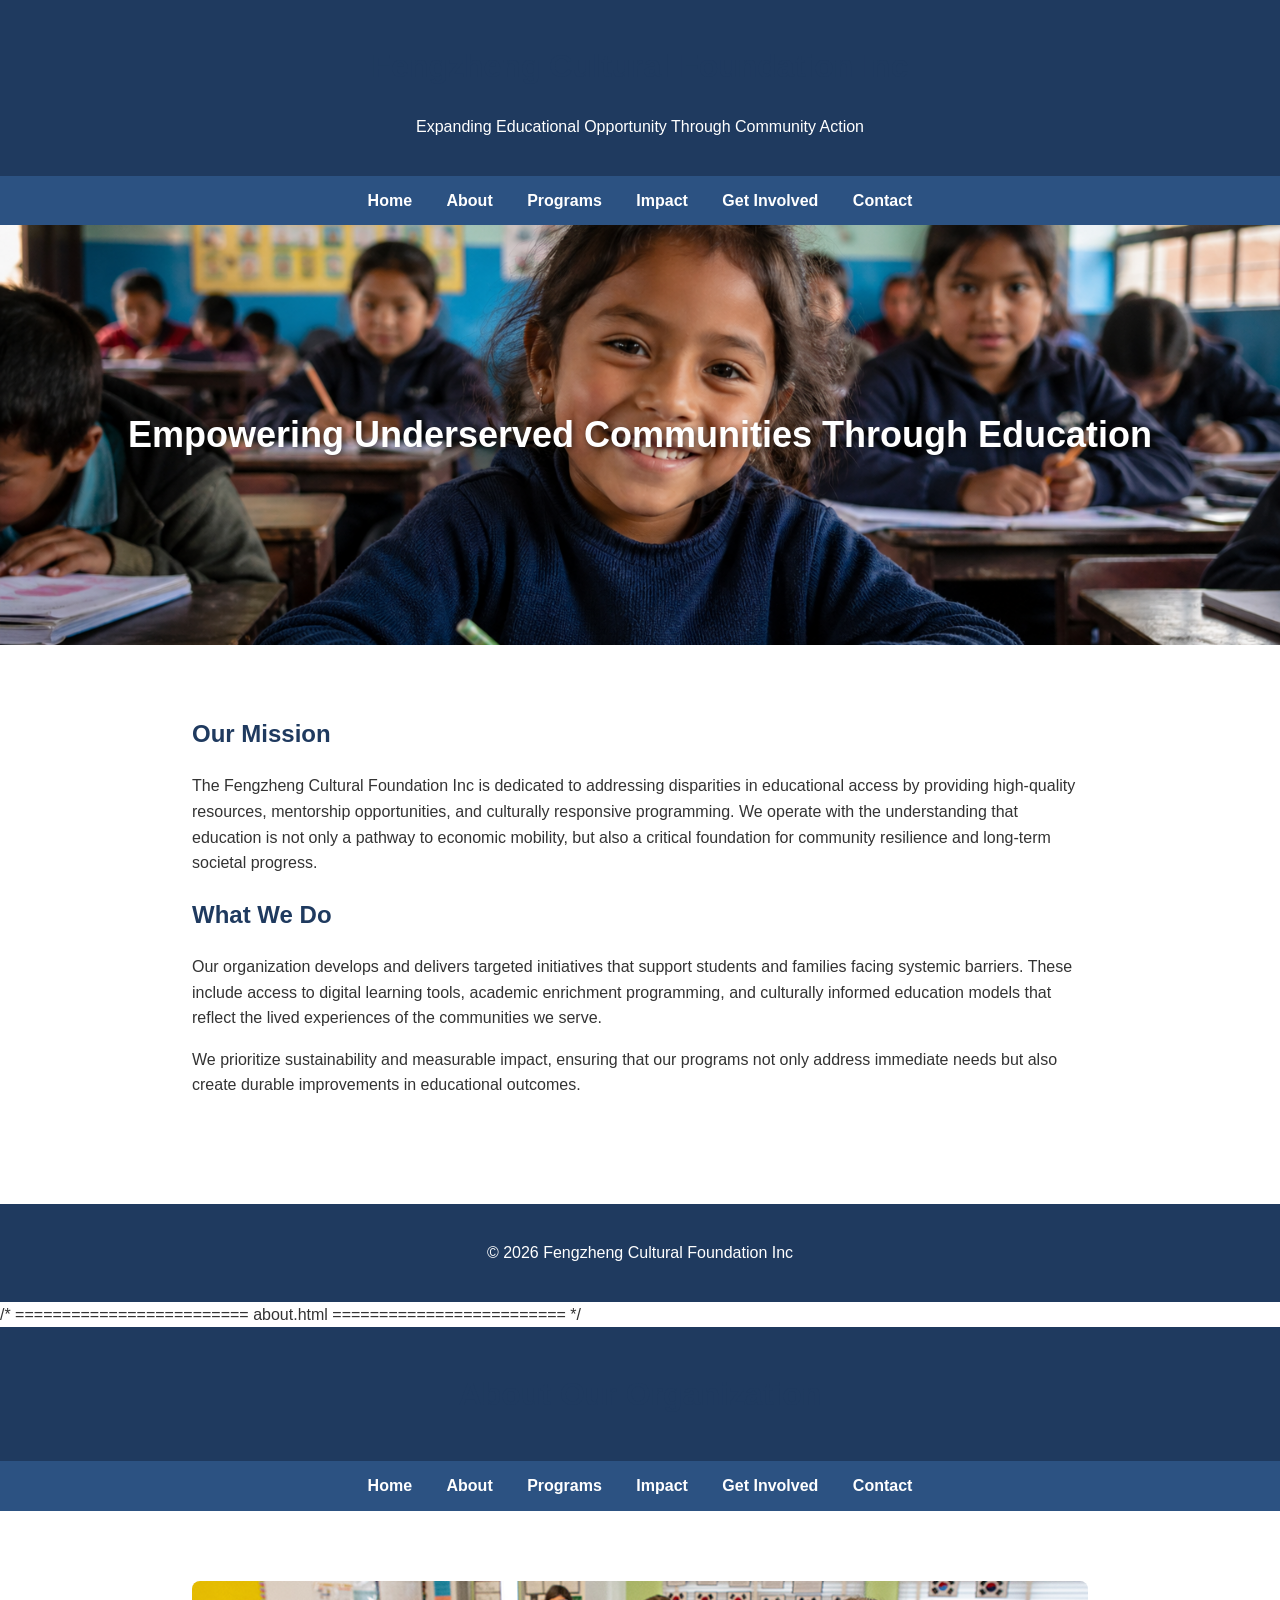
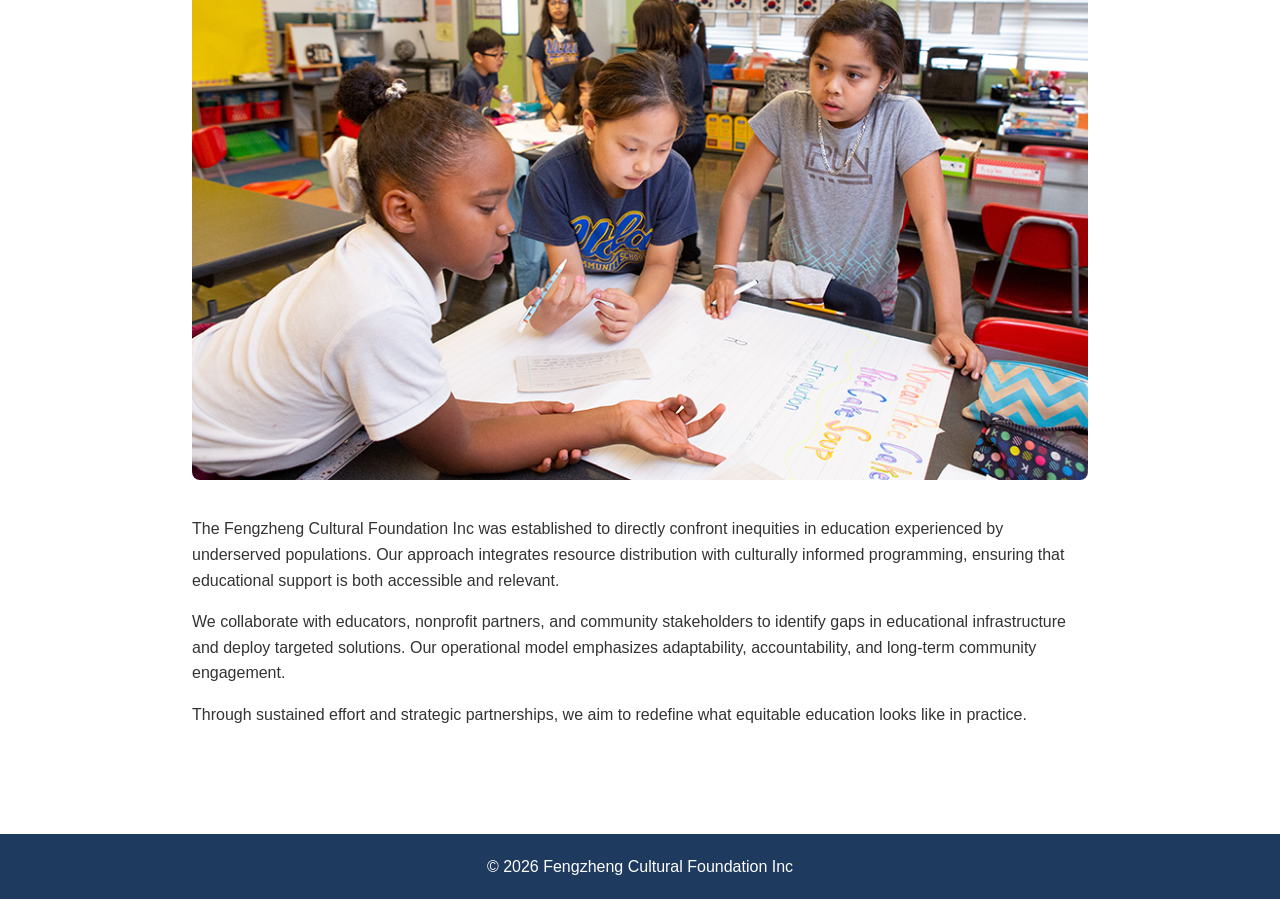
==== index.html @ 8af9f071 "inital commit" ====
<html>
</head>
<body>

<header>
<h1>Fengzheng Cultural Foundation Inc</h1>
<p>Expanding Educational Opportunity Through Community Action</p>
</header>

<nav>
<a href="index.html">Home</a>
<a href="about.html">About</a>
<a href="programs.html">Programs</a>
<a href="impact.html">Impact</a>
<a href="get-involved.html">Get Involved</a>
<a href="contact.html">Contact</a>
</nav>

<div class="hero">Empowering Underserved Communities Through Education</div>

<div class="container">
<h2>Our Mission</h2>
<p>The Fengzheng Cultural Foundation Inc is dedicated to addressing disparities in educational access by providing high-quality resources, mentorship opportunities, and culturally responsive programming. We operate with the understanding that education is not only a pathway to economic mobility, but also a critical foundation for community resilience and long-term societal progress.</p>

<h2>What We Do</h2>
<p>Our organization develops and delivers targeted initiatives that support students and families facing systemic barriers. These include access to digital learning tools, academic enrichment programming, and culturally informed education models that reflect the lived experiences of the communities we serve.</p>

<p>We prioritize sustainability and measurable impact, ensuring that our programs not only address immediate needs but also create durable improvements in educational outcomes.</p>
</div>

<footer>
<p>© 2026 Fengzheng Cultural Foundation Inc</p>
</footer>

</body>
</html>

/* =========================
   about.html
========================= */

<!DOCTYPE html>
<html>
<head>
<title>About</title>
<link rel="stylesheet" href="styles.css">
</head>
<body>

<header><h1>About Our Organization</h1></header>

<nav>
<a href="index.html">Home</a>
<a href="about.html">About</a>
<a href="programs.html">Programs</a>
<a href="impact.html">Impact</a>
<a href="get-involved.html">Get Involved</a>
<a href="contact.html">Contact</a>
</nav>

<div class="container">
<img src="images/community.jpg">

<p>The Fengzheng Cultural Foundation Inc was established to directly confront inequities in education experienced by underserved populations. Our approach integrates resource distribution with culturally informed programming, ensuring that educational support is both accessible and relevant.</p>

<p>We collaborate with educators, nonprofit partners, and community stakeholders to identify gaps in educational infrastructure and deploy targeted solutions. Our operational model emphasizes adaptability, accountability, and long-term community engagement.</p>

<p>Through sustained effort and strategic partnerships, we aim to redefine what equitable education looks like in practice.</p>
</div>

<footer>© 2026 Fengzheng Cultural Foundation Inc</footer>

</body>
</html>
---- styles.css ----
body {
  font-family: Arial, sans-serif;
  margin: 0;
  line-height: 1.6;
  color: #333;
}

header {
  background: #1f3a5f;
  color: white;
  padding: 20px;
  text-align: center;
}

nav {
  background: #2c5282;
  padding: 12px;
  text-align: center;
}

nav a {
  color: white;
  margin: 0 15px;
  text-decoration: none;
  font-weight: bold;
}

nav a:hover {
  text-decoration: underline;
}

.hero {
  background: url('images/hero.jpg') center/cover no-repeat;
  height: 420px;
  display: flex;
  align-items: center;
  justify-content: center;
  color: white;
  font-size: 36px;
  font-weight: bold;
  text-shadow: 2px 2px 6px rgba(0,0,0,0.6);
}

.container {
  padding: 50px 15%;
}

h1, h2 {
  color: #1f3a5f;
}

img {
  width: 100%;
  border-radius: 8px;
  margin: 20px 0;
}

footer {
  background: #1f3a5f;
  color: white;
  text-align: center;
  padding: 20px;
  margin-top: 40px;
}
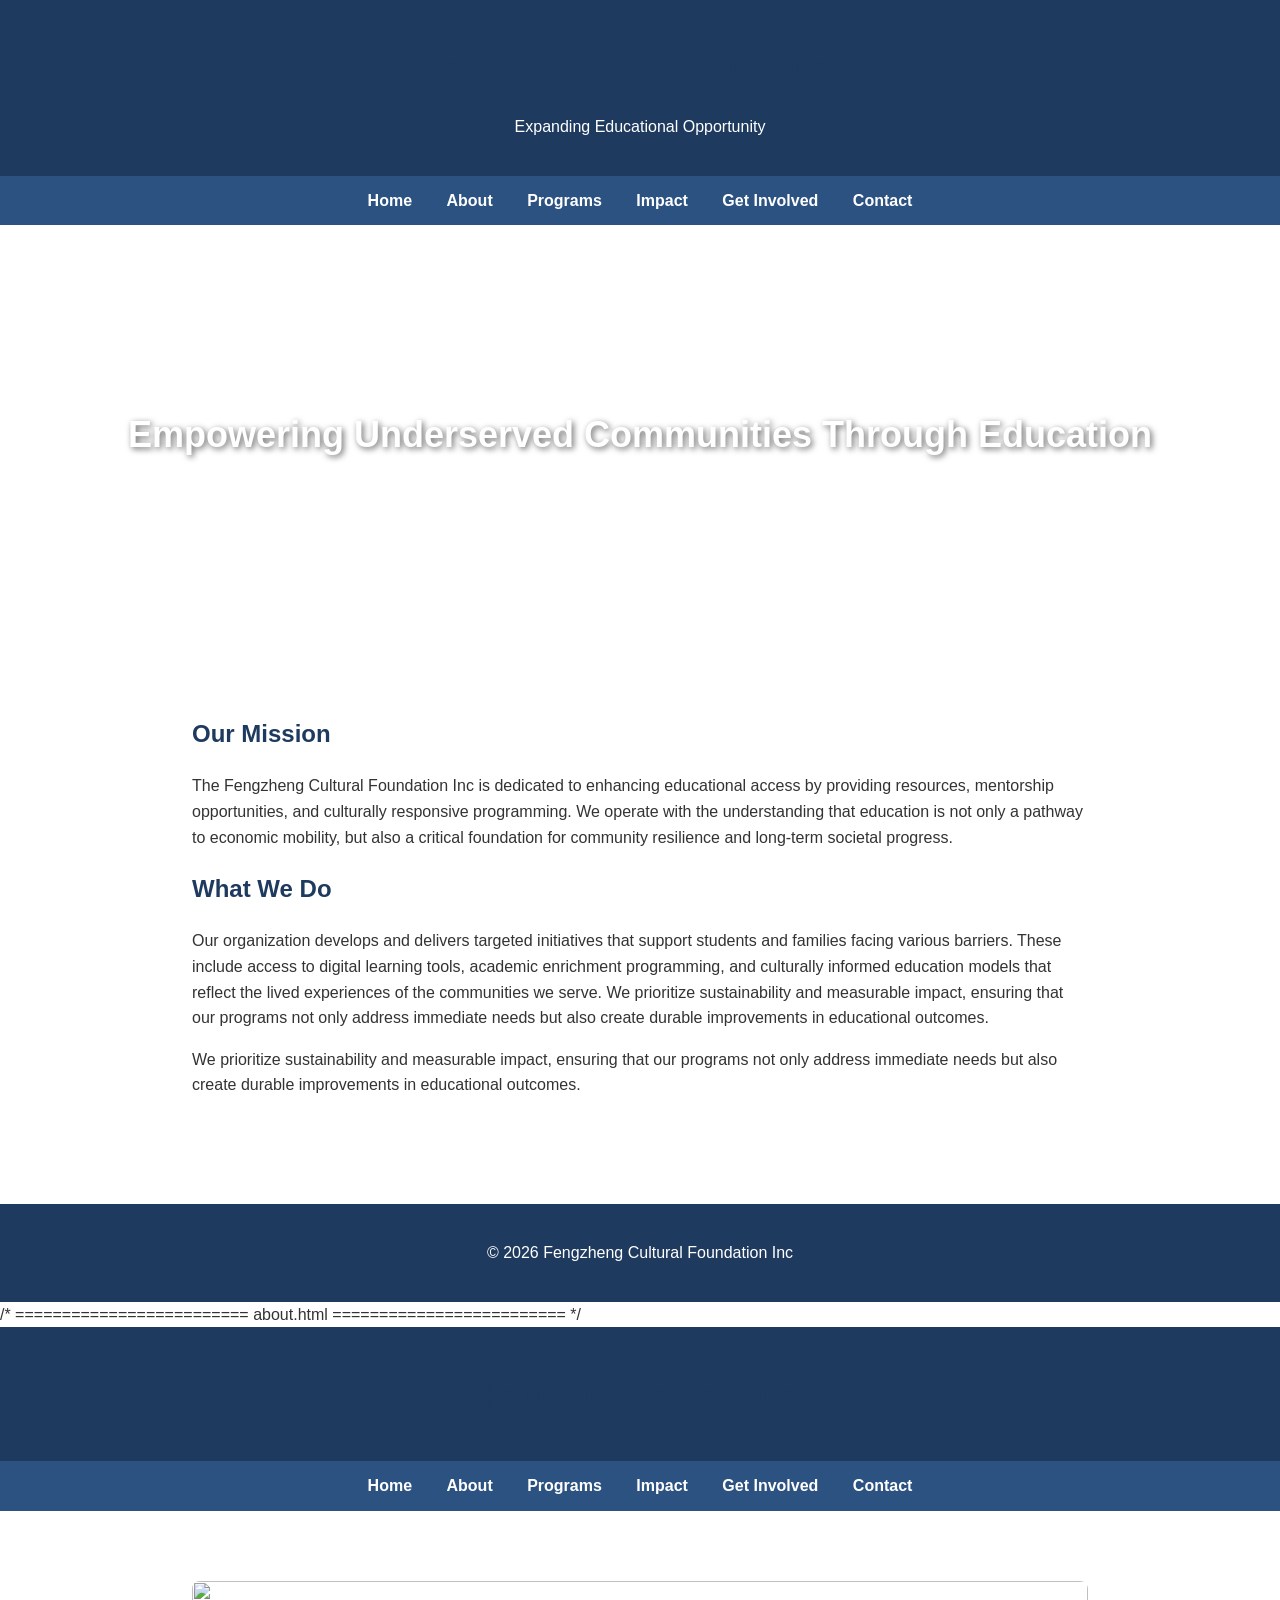
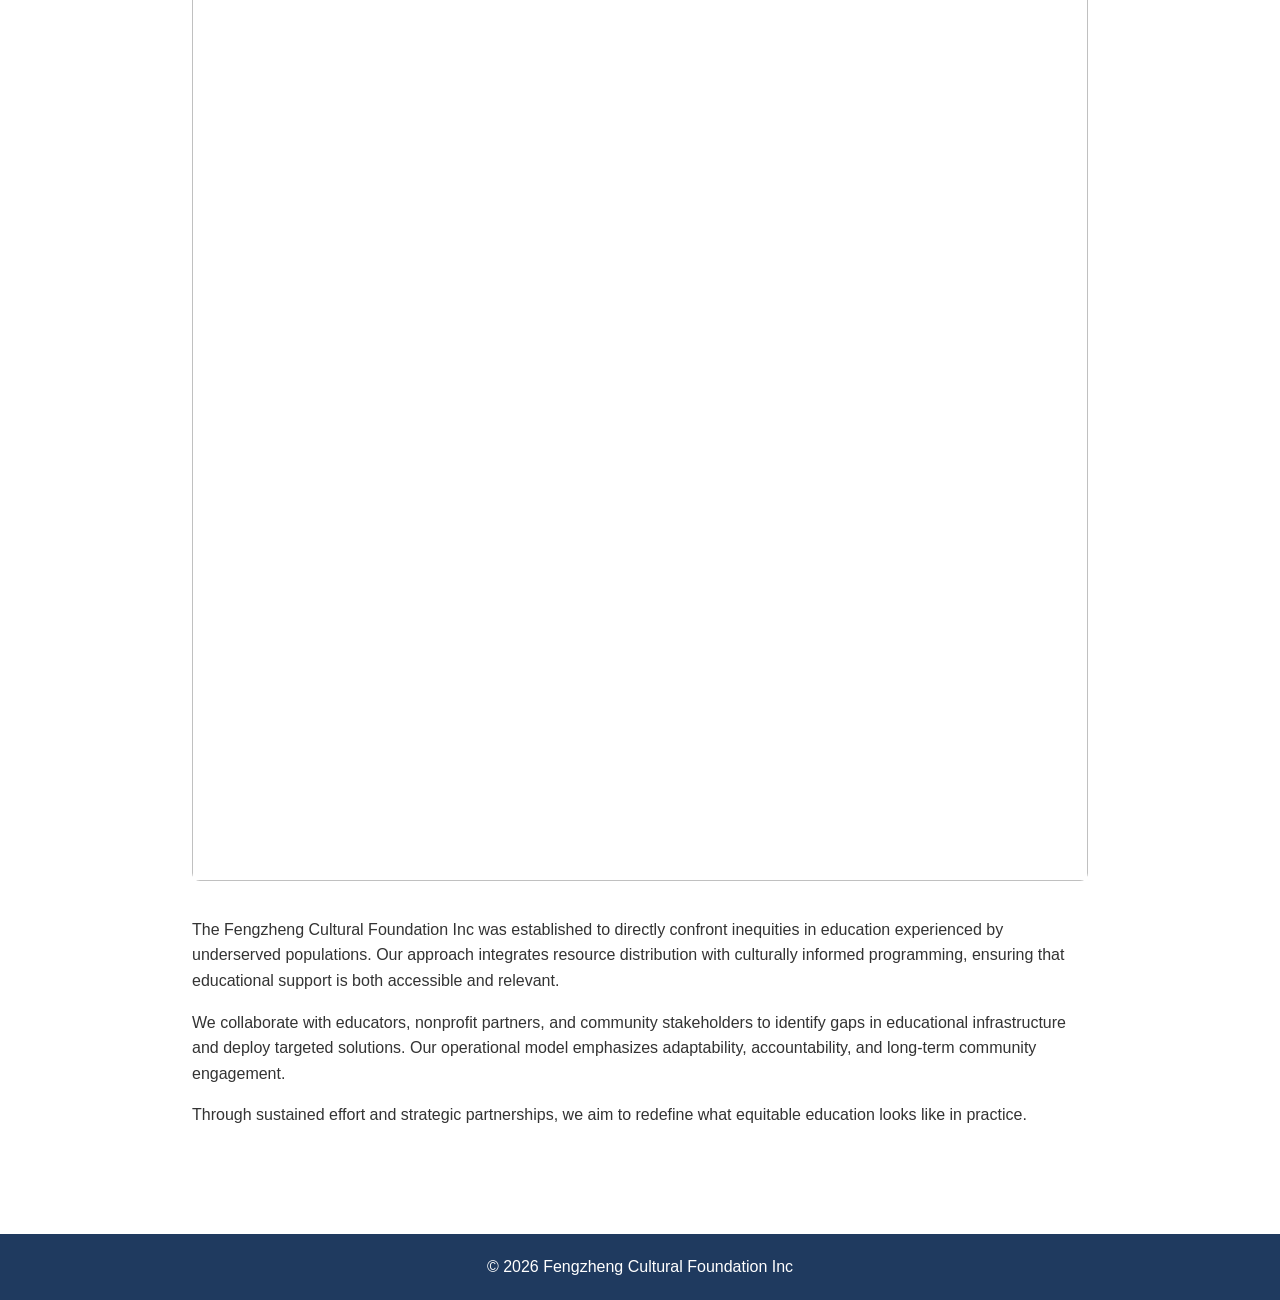
==== commit bd7bf9c9: "dadssad" ====
--- a/index.html
+++ b/index.html
@@ -4,7 +4,7 @@
 
 <header>
 <h1>Fengzheng Cultural Foundation Inc</h1>
-<p>Expanding Educational Opportunity Through Community Action</p>
+<p>Expanding Educational Opportunity</p>
 </header>
 
 <nav>
@@ -20,10 +20,12 @@
 
 <div class="container">
 <h2>Our Mission</h2>
-<p>The Fengzheng Cultural Foundation Inc is dedicated to addressing disparities in educational access by providing high-quality resources, mentorship opportunities, and culturally responsive programming. We operate with the understanding that education is not only a pathway to economic mobility, but also a critical foundation for community resilience and long-term societal progress.</p>
+<p>The Fengzheng Cultural Foundation Inc is dedicated to enhancing educational access by providing resources, mentorship opportunities, and culturally responsive programming. We operate with the understanding that education is not only a pathway to economic mobility, but also a critical foundation for community resilience and long-term societal progress.</p>
 
 <h2>What We Do</h2>
-<p>Our organization develops and delivers targeted initiatives that support students and families facing systemic barriers. These include access to digital learning tools, academic enrichment programming, and culturally informed education models that reflect the lived experiences of the communities we serve.</p>
+<p>Our organization develops and delivers targeted initiatives that support students and families facing various barriers. These include access to digital learning tools, academic enrichment programming, and culturally informed education models that reflect the lived experiences of the communities we serve.
+We prioritize sustainability and measurable impact, ensuring that our programs not only address immediate needs but also create durable improvements in educational outcomes.
+</p>
 
 <p>We prioritize sustainability and measurable impact, ensuring that our programs not only address immediate needs but also create durable improvements in educational outcomes.</p>
 </div>
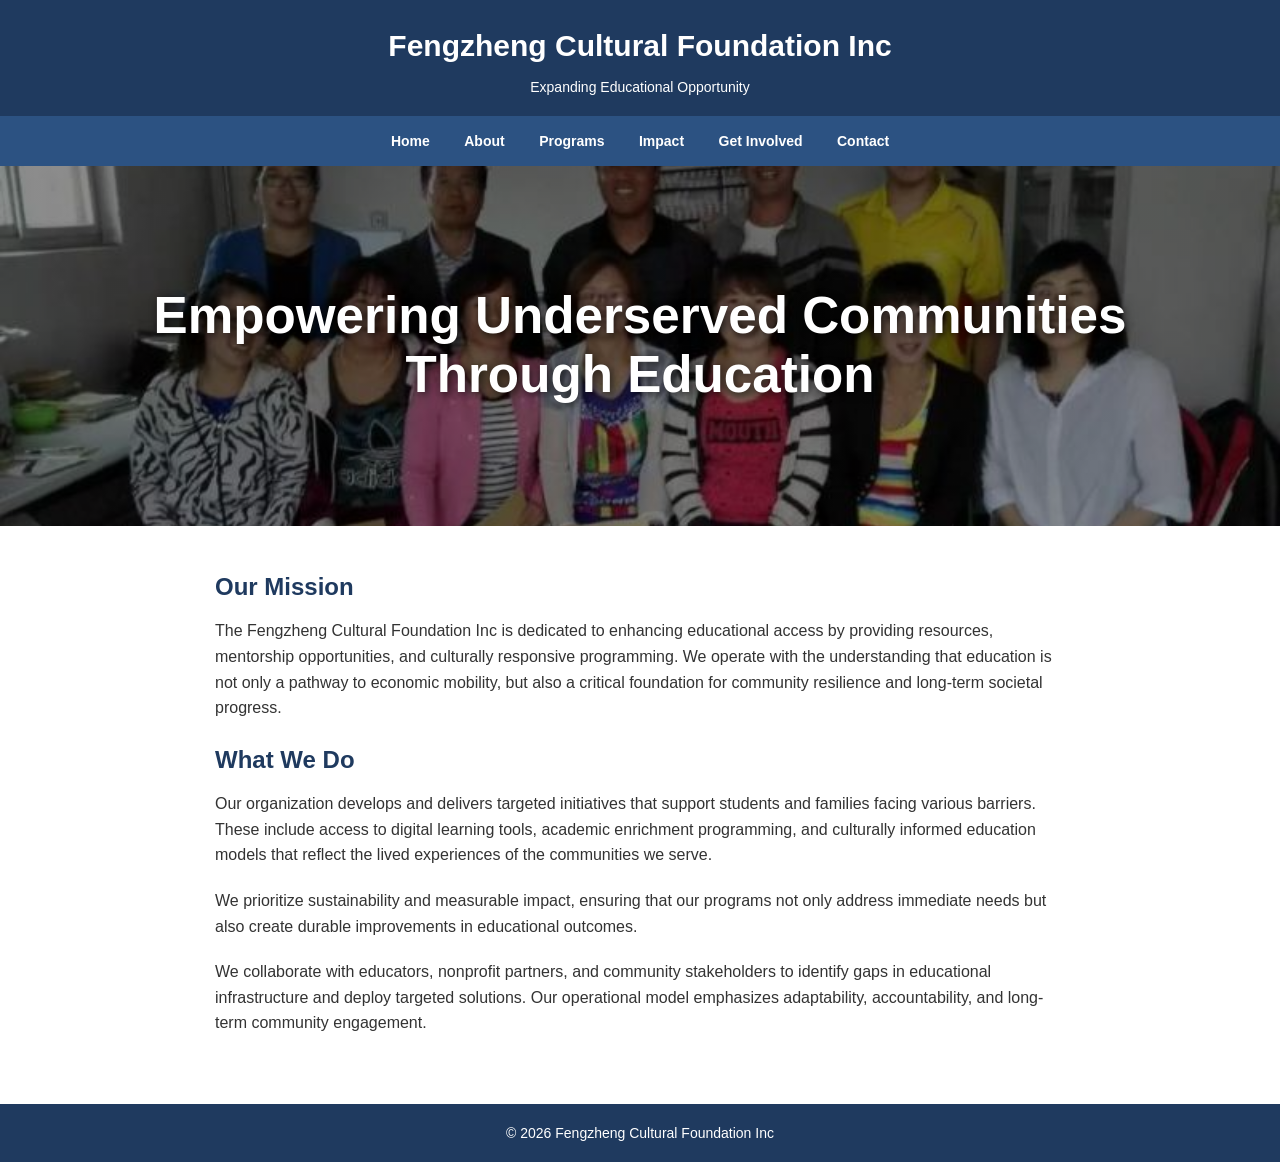
==== commit 086c6103: "dasasdsa" ====
--- a/index.html
+++ b/index.html
@@ -1,76 +1,65 @@
-<html>
+<!DOCTYPE html>
+<html lang="en">
+<head>
+  <meta charset="UTF-8">
+  <meta name="viewport" content="width=device-width, initial-scale=1.0">
+  <title>Fengzheng Cultural Foundation Inc</title>
+  <link rel="stylesheet" href="styles.css">
 </head>
+
 <body>
 
 <header>
-<h1>Fengzheng Cultural Foundation Inc</h1>
-<p>Expanding Educational Opportunity</p>
+  <h1>Fengzheng Cultural Foundation Inc</h1>
+  <p>Expanding Educational Opportunity</p>
 </header>
 
 <nav>
-<a href="index.html">Home</a>
-<a href="about.html">About</a>
-<a href="programs.html">Programs</a>
-<a href="impact.html">Impact</a>
-<a href="get-involved.html">Get Involved</a>
-<a href="contact.html">Contact</a>
+  <a href="index.html">Home</a>
+  <a href="about.html">About</a>
+  <a href="programs.html">Programs</a>
+  <a href="impact.html">Impact</a>
+  <a href="get-involved.html">Get Involved</a>
+  <a href="contact.html">Contact</a>
 </nav>
 
-<div class="hero">Empowering Underserved Communities Through Education</div>
+<section class="hero">
+  <div class="hero-overlay">
+    <h2>Empowering Underserved Communities Through Education</h2>
+  </div>
+</section>
 
-<div class="container">
-<h2>Our Mission</h2>
-<p>The Fengzheng Cultural Foundation Inc is dedicated to enhancing educational access by providing resources, mentorship opportunities, and culturally responsive programming. We operate with the understanding that education is not only a pathway to economic mobility, but also a critical foundation for community resilience and long-term societal progress.</p>
+<main class="container">
+  <h2>Our Mission</h2>
+  <p>
+    The Fengzheng Cultural Foundation Inc is dedicated to enhancing educational access by providing resources,
+    mentorship opportunities, and culturally responsive programming. We operate with the understanding that
+    education is not only a pathway to economic mobility, but also a critical foundation for community resilience
+    and long-term societal progress.
+  </p>
 
-<h2>What We Do</h2>
-<p>Our organization develops and delivers targeted initiatives that support students and families facing various barriers. These include access to digital learning tools, academic enrichment programming, and culturally informed education models that reflect the lived experiences of the communities we serve.
-We prioritize sustainability and measurable impact, ensuring that our programs not only address immediate needs but also create durable improvements in educational outcomes.
-</p>
+  <h2>What We Do</h2>
+  <p>
+    Our organization develops and delivers targeted initiatives that support students and families facing various
+    barriers. These include access to digital learning tools, academic enrichment programming, and culturally
+    informed education models that reflect the lived experiences of the communities we serve.
+  </p>
 
-<p>We prioritize sustainability and measurable impact, ensuring that our programs not only address immediate needs but also create durable improvements in educational outcomes.</p>
-</div>
+  <p>
+    We prioritize sustainability and measurable impact, ensuring that our programs not only address immediate
+    needs but also create durable improvements in educational outcomes.
+  </p>
+
+  <p>
+    We collaborate with educators, nonprofit partners, and community stakeholders to identify gaps in educational
+    infrastructure and deploy targeted solutions. Our operational model emphasizes adaptability, accountability,
+    and long-term community engagement.
+  </p>
+</main>
 
 <footer>
-<p>© 2026 Fengzheng Cultural Foundation Inc</p>
+  <p>© 2026 Fengzheng Cultural Foundation Inc</p>
 </footer>
 
 </body>
-</html>
-
-/* =========================
-   about.html
-========================= */
-
-<!DOCTYPE html>
-<html>
-<head>
-<title>About</title>
-<link rel="stylesheet" href="styles.css">
-</head>
-<body>
-
-<header><h1>About Our Organization</h1></header>
-
-<nav>
-<a href="index.html">Home</a>
-<a href="about.html">About</a>
-<a href="programs.html">Programs</a>
-<a href="impact.html">Impact</a>
-<a href="get-involved.html">Get Involved</a>
-<a href="contact.html">Contact</a>
-</nav>
-
-<div class="container">
-<img src="images/community.jpg">
-
-<p>The Fengzheng Cultural Foundation Inc was established to directly confront inequities in education experienced by underserved populations. Our approach integrates resource distribution with culturally informed programming, ensuring that educational support is both accessible and relevant.</p>
-
-<p>We collaborate with educators, nonprofit partners, and community stakeholders to identify gaps in educational infrastructure and deploy targeted solutions. Our operational model emphasizes adaptability, accountability, and long-term community engagement.</p>
-
-<p>Through sustained effort and strategic partnerships, we aim to redefine what equitable education looks like in practice.</p>
-</div>
-
-<footer>© 2026 Fengzheng Cultural Foundation Inc</footer>
-
-</body>
 </html>
--- a/styles.css
+++ b/styles.css
@@ -1,20 +1,45 @@
+* {
+  box-sizing: border-box;
+}
+
+html {
+  min-height: 100%;
+  overflow-y: auto;
+}
+
 body {
+  min-height: 100vh;
+  margin: 0;
+  padding: 0;
   font-family: Arial, sans-serif;
-  margin: 0;
   line-height: 1.6;
   color: #333;
+  background: #ffffff;
+  display: flex;
+  flex-direction: column;
 }
 
 header {
   background: #1f3a5f;
   color: white;
-  padding: 20px;
+  padding: 22px 20px 18px;
   text-align: center;
+}
+
+header h1 {
+  color: white;
+  margin: 0 0 6px;
+  font-size: 30px;
+}
+
+header p {
+  margin: 0;
+  font-size: 14px;
 }
 
 nav {
   background: #2c5282;
-  padding: 12px;
+  padding: 12px 20px;
   text-align: center;
 }
 
@@ -23,6 +48,7 @@
   margin: 0 15px;
   text-decoration: none;
   font-weight: bold;
+  font-size: 14px;
 }
 
 nav a:hover {
@@ -30,35 +56,74 @@
 }
 
 .hero {
-  background: url('images/hero.jpg') center/cover no-repeat;
-  height: 420px;
+  min-height: 360px;
+  background:
+    linear-gradient(rgba(0, 0, 0, 0.45), rgba(0, 0, 0, 0.45)),
+    url("images/community.jpg") center 25% / cover no-repeat;
   display: flex;
   align-items: center;
   justify-content: center;
+  padding: 45px 20px;
+  text-align: center;
   color: white;
-  font-size: 36px;
+}
+
+.hero {
+  font-size: clamp(32px, 4vw, 52px);
+  line-height: 1.15;
   font-weight: bold;
-  text-shadow: 2px 2px 6px rgba(0,0,0,0.6);
+  text-shadow: 2px 2px 8px rgba(0, 0, 0, 0.7);
+}
+
+.hero h1,
+.hero h2 {
+  color: white;
+  max-width: 1000px;
+  margin: 0;
+  font-size: clamp(32px, 4vw, 52px);
+  line-height: 1.15;
 }
 
 .container {
-  padding: 50px 15%;
+  width: min(850px, 90%);
+  margin: 0 auto;
+  padding: 42px 0 48px;
+  flex: 1;
 }
 
-h1, h2 {
+h1,
+h2 {
   color: #1f3a5f;
+}
+
+h2 {
+  margin-top: 0;
+  margin-bottom: 12px;
+  font-size: 24px;
+}
+
+p {
+  margin-top: 0;
+  margin-bottom: 20px;
+  font-size: 16px;
 }
 
 img {
   width: 100%;
   border-radius: 8px;
   margin: 20px 0;
+  display: block;
 }
 
 footer {
   background: #1f3a5f;
   color: white;
   text-align: center;
-  padding: 20px;
-  margin-top: 40px;
+  padding: 18px 20px;
+  margin-top: auto;
+}
+
+footer p {
+  margin: 0;
+  font-size: 14px;
 }
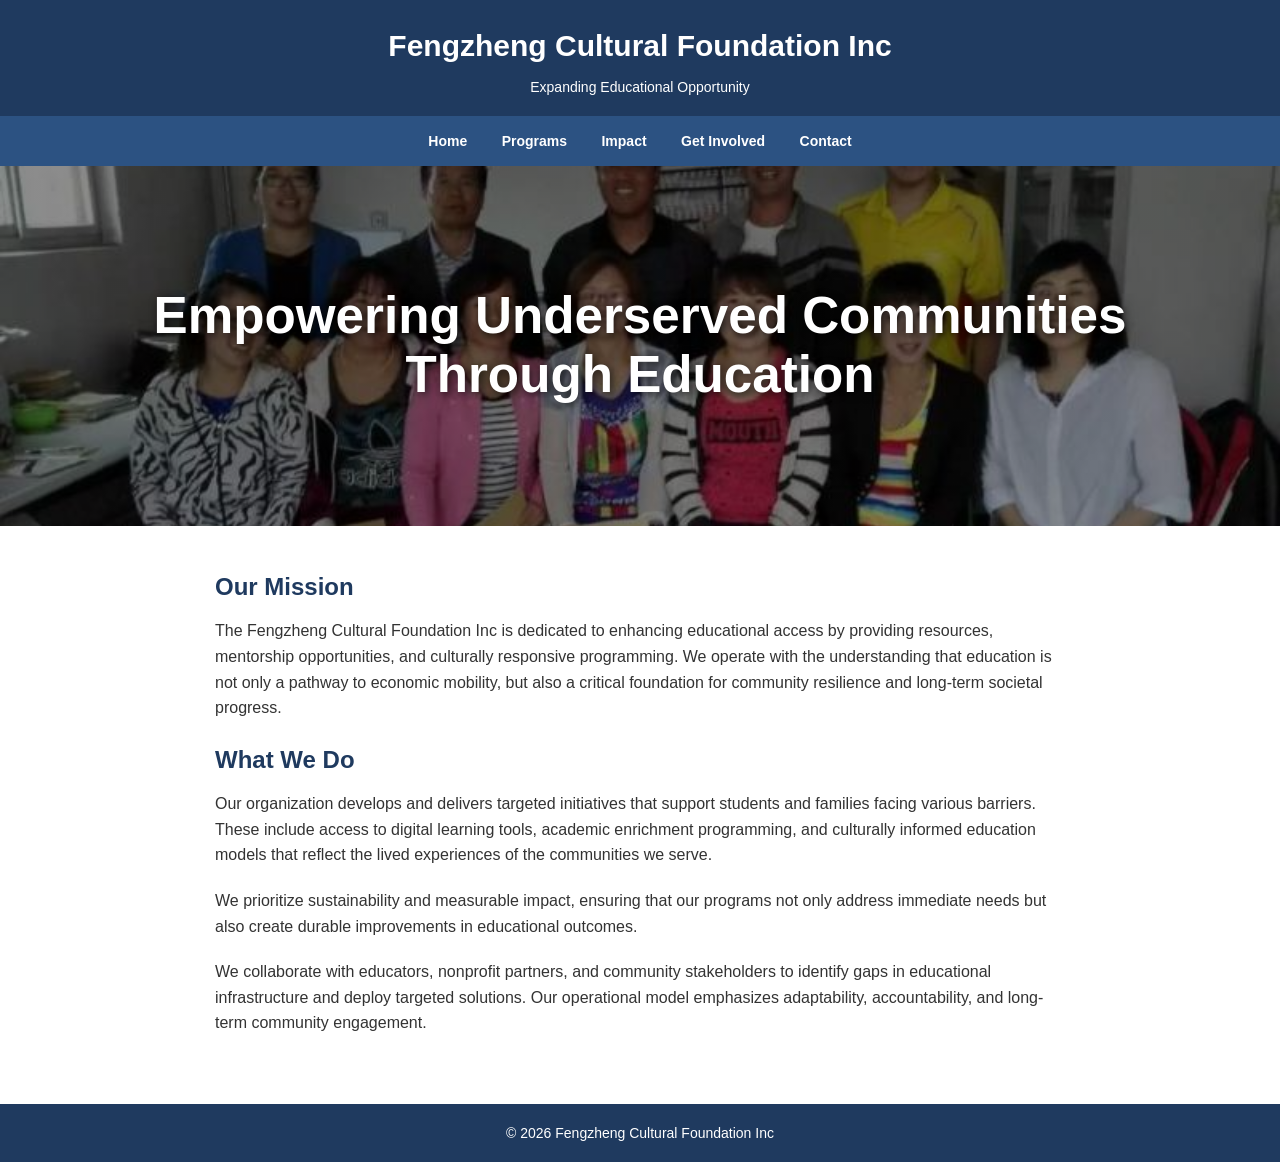
==== commit ddc0046b: "dsaas" ====
--- a/index.html
+++ b/index.html
@@ -16,7 +16,6 @@
 
 <nav>
   <a href="index.html">Home</a>
-  <a href="about.html">About</a>
   <a href="programs.html">Programs</a>
   <a href="impact.html">Impact</a>
   <a href="get-involved.html">Get Involved</a>
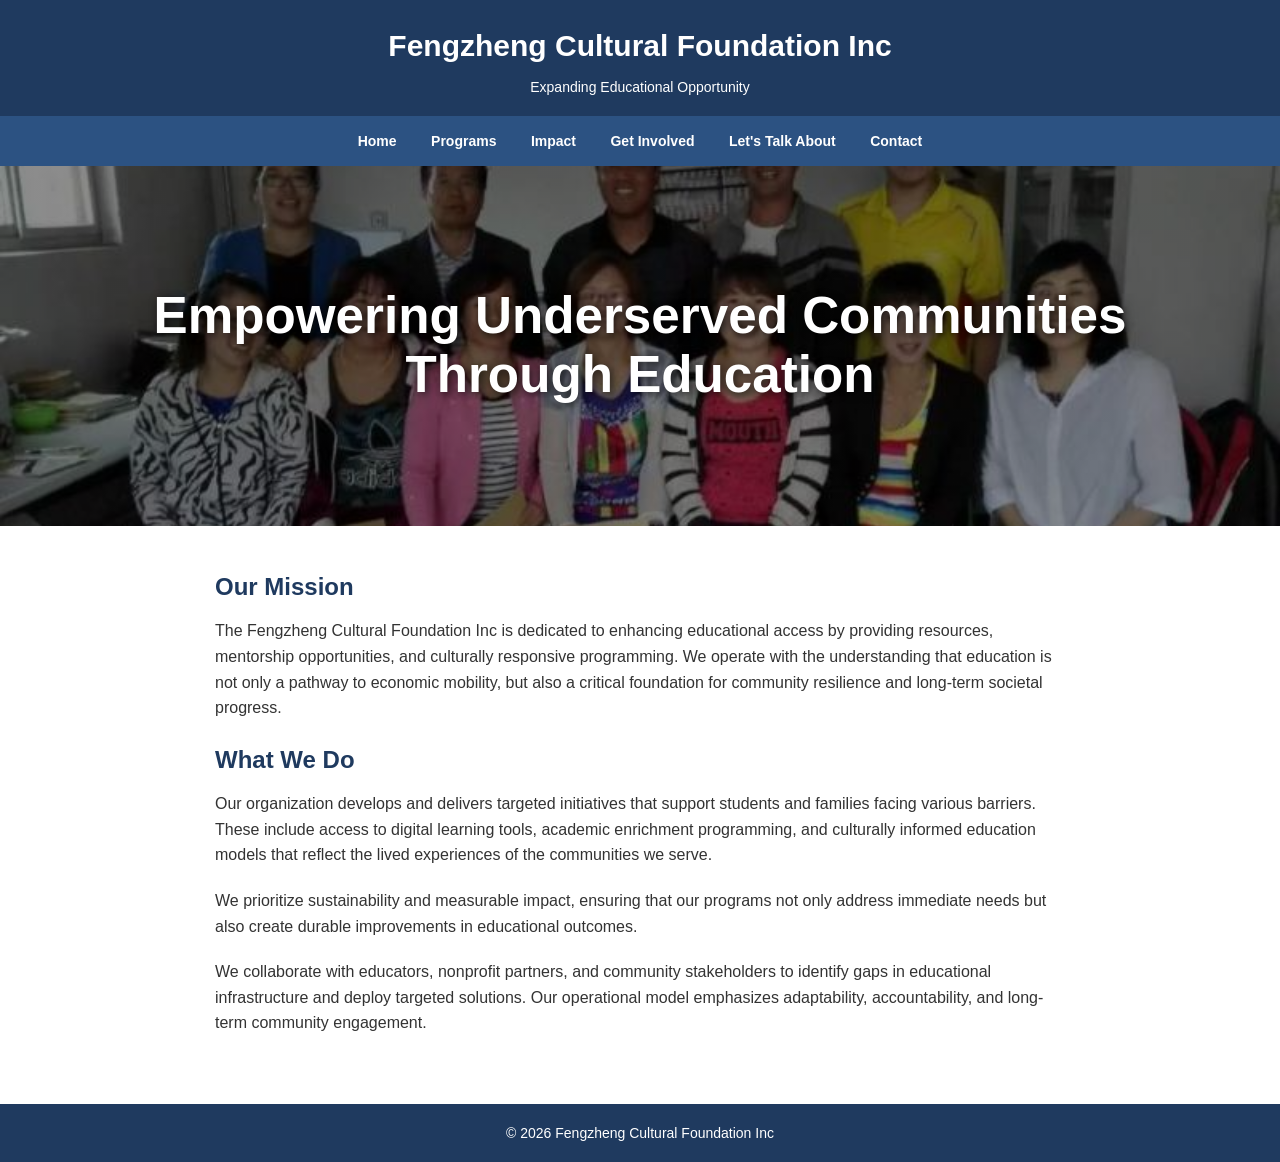
==== commit ab61b448: "dxsda" ====
--- a/index.html
+++ b/index.html
@@ -19,6 +19,7 @@
   <a href="programs.html">Programs</a>
   <a href="impact.html">Impact</a>
   <a href="get-involved.html">Get Involved</a>
+  <a href="lets-talk-about.html">Let's Talk About</a>
   <a href="contact.html">Contact</a>
 </nav>
 
--- a/styles.css
+++ b/styles.css
@@ -126,4 +126,32 @@
 footer p {
   margin: 0;
   font-size: 14px;
-}+}
+.button-link {
+  display: inline-block;
+  background: #2c5282;
+  color: white;
+  padding: 12px 18px;
+  border-radius: 6px;
+  text-decoration: none;
+  font-weight: bold;
+}
+
+.button-link:hover {
+  background: #1f3a5f;
+  text-decoration: none;
+}
+.presentation-box {
+  width: 100%;
+  margin: 25px 0;
+  border: 1px solid #ddd;
+  border-radius: 8px;
+  overflow: hidden;
+  background: #f7f7f7;
+}
+
+.presentation-box iframe {
+  display: block;
+  width: 100%;
+  min-height: 520px;
+}
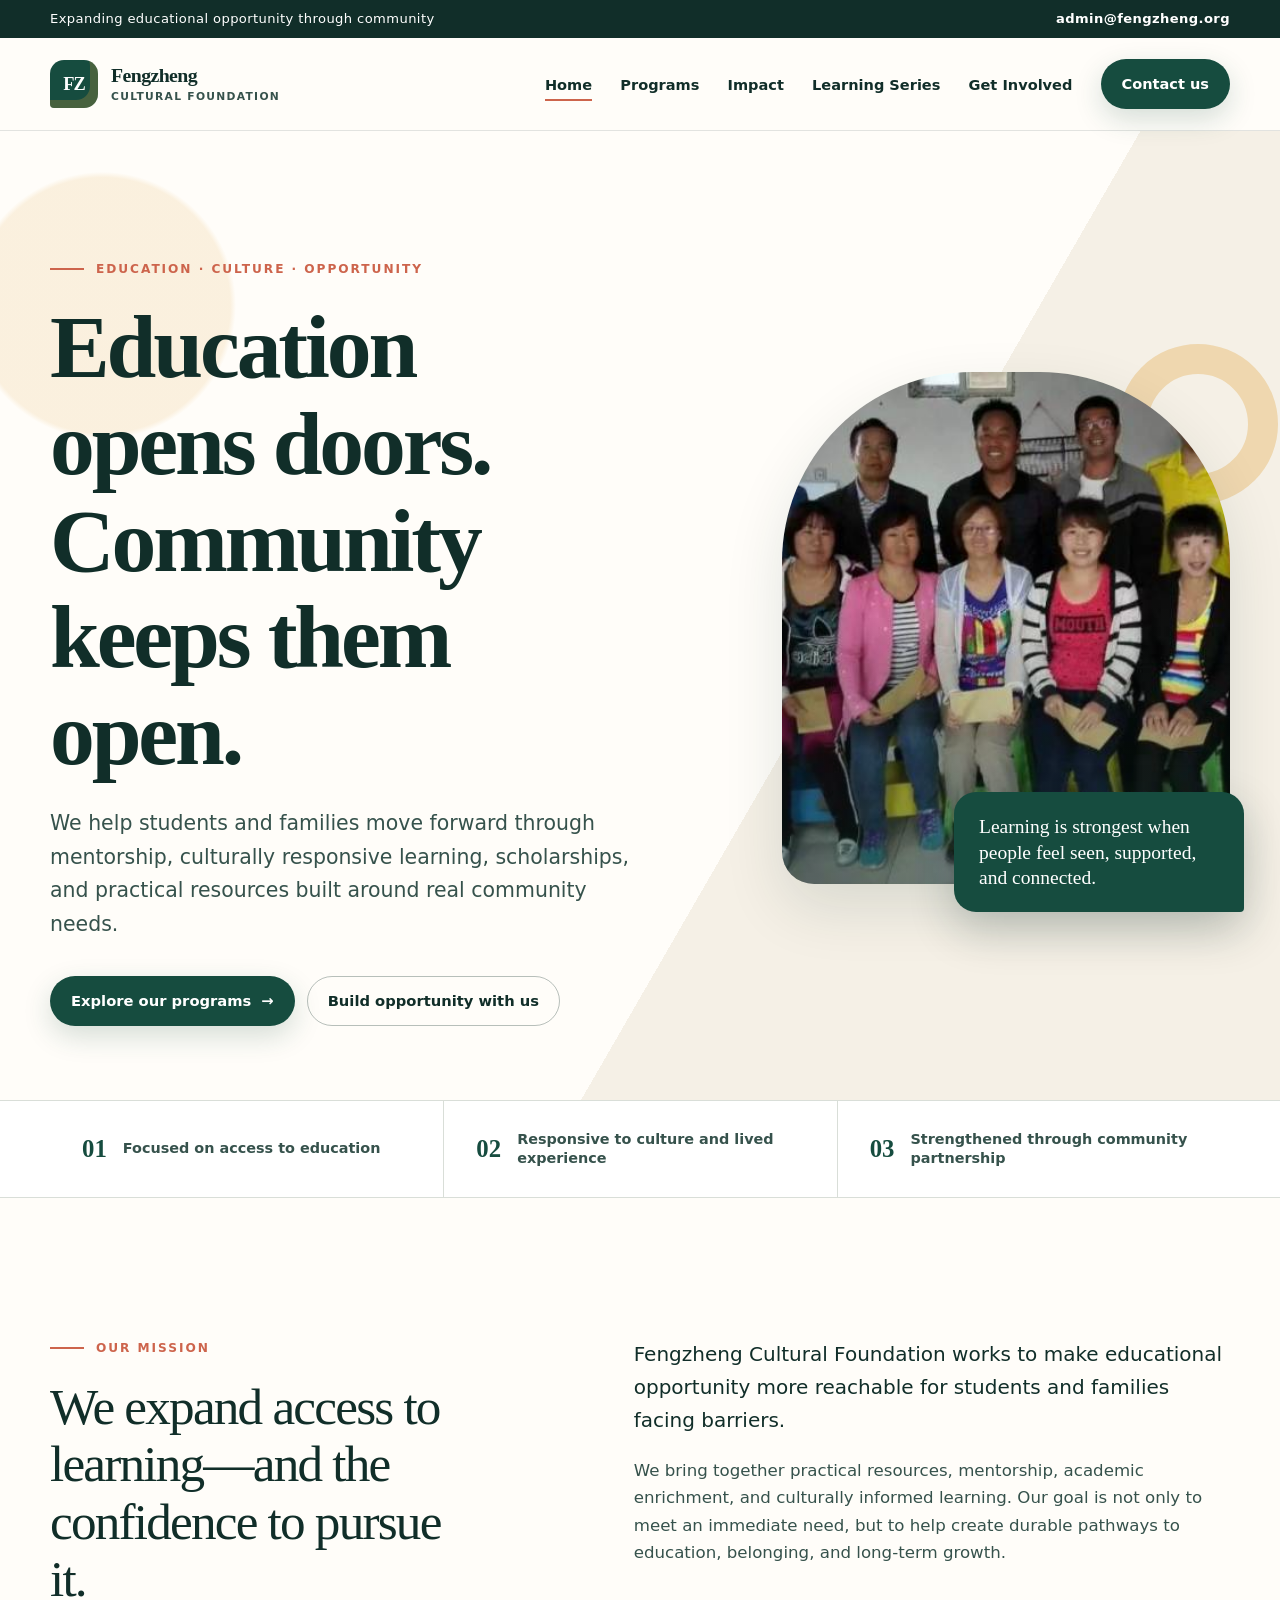
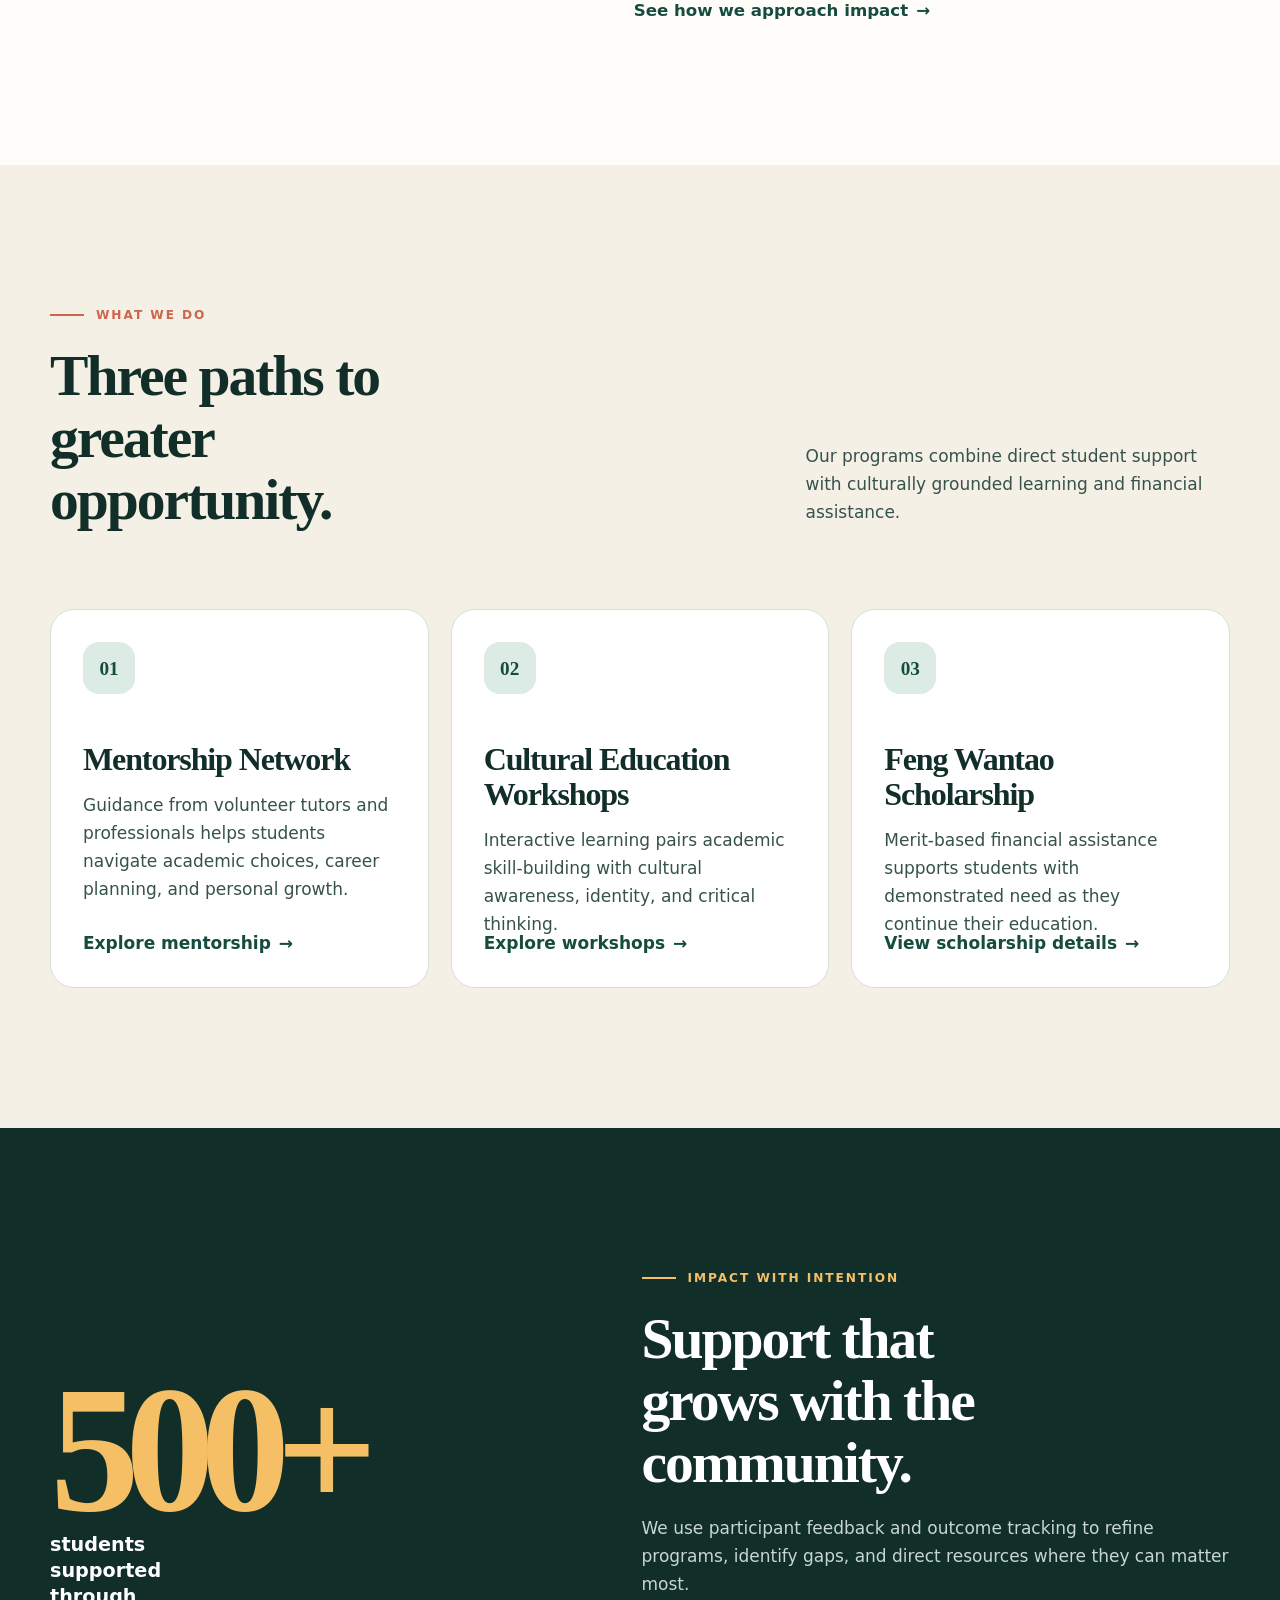
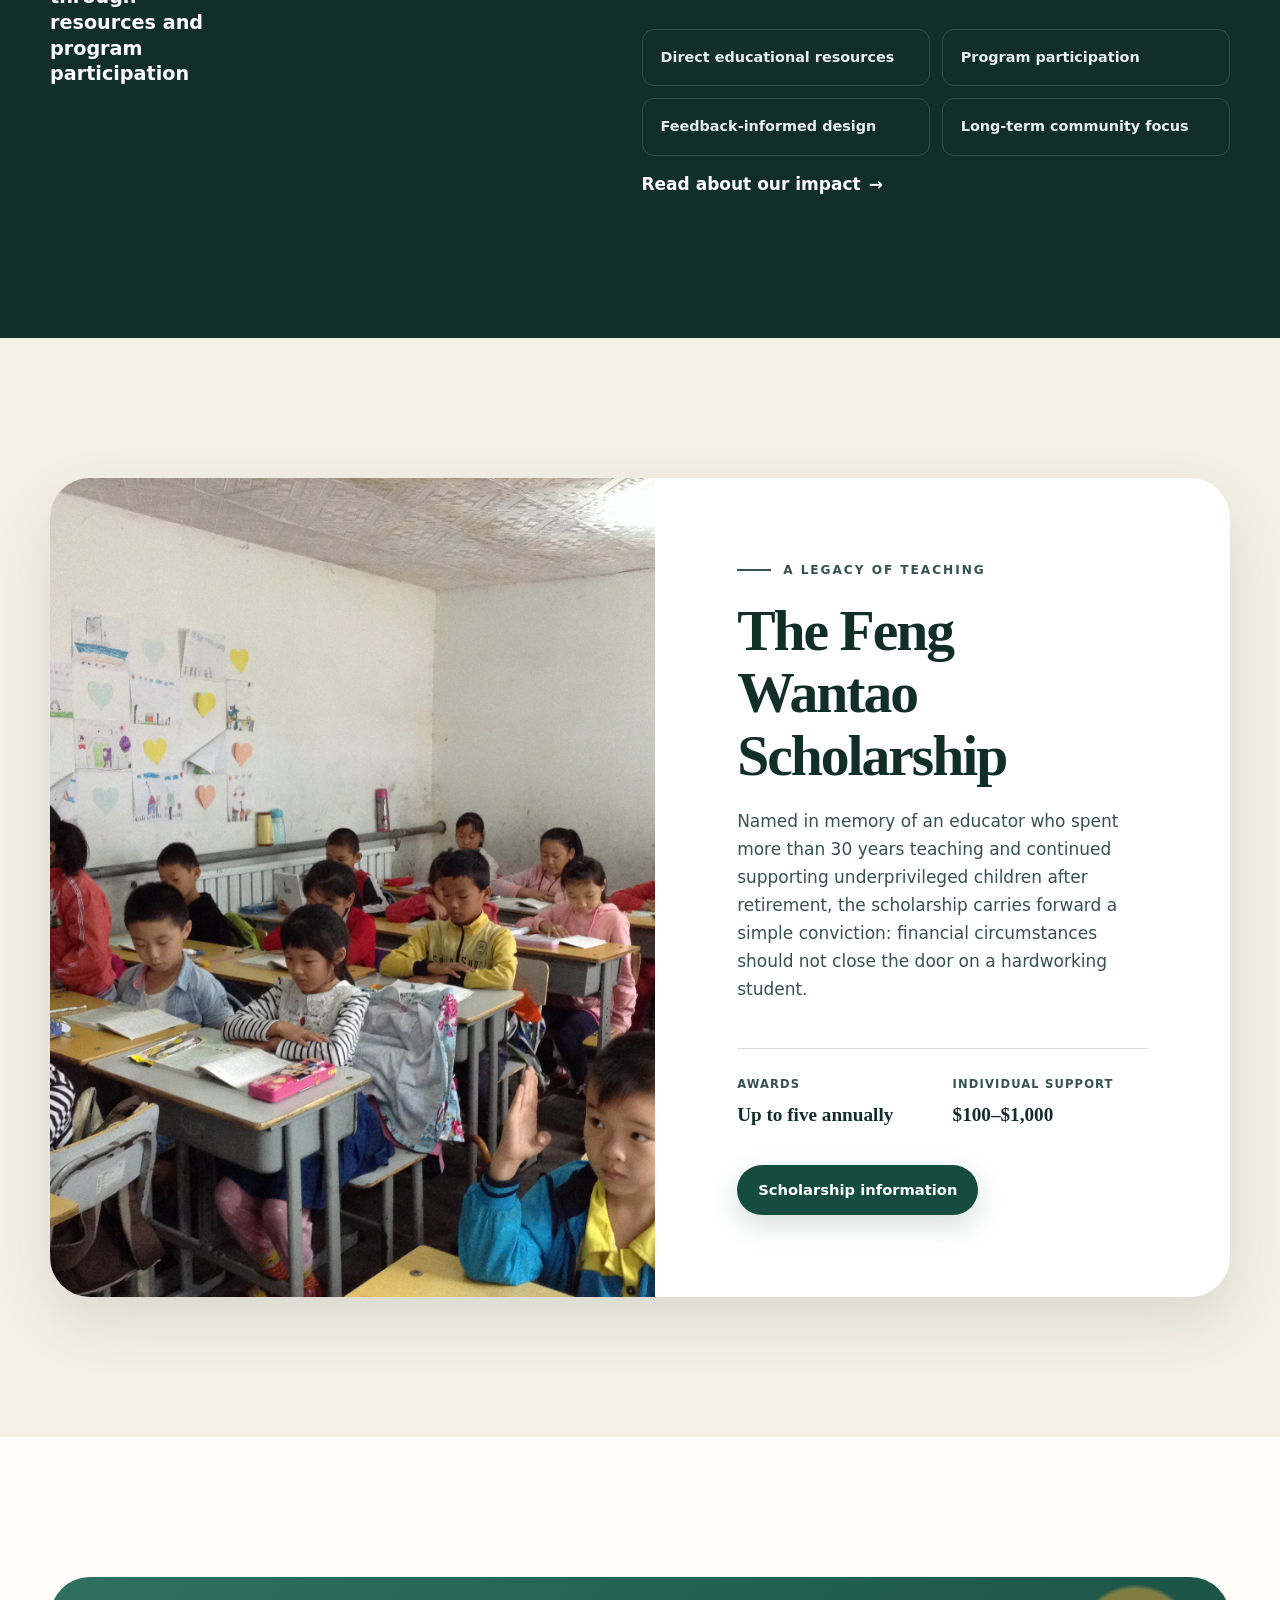
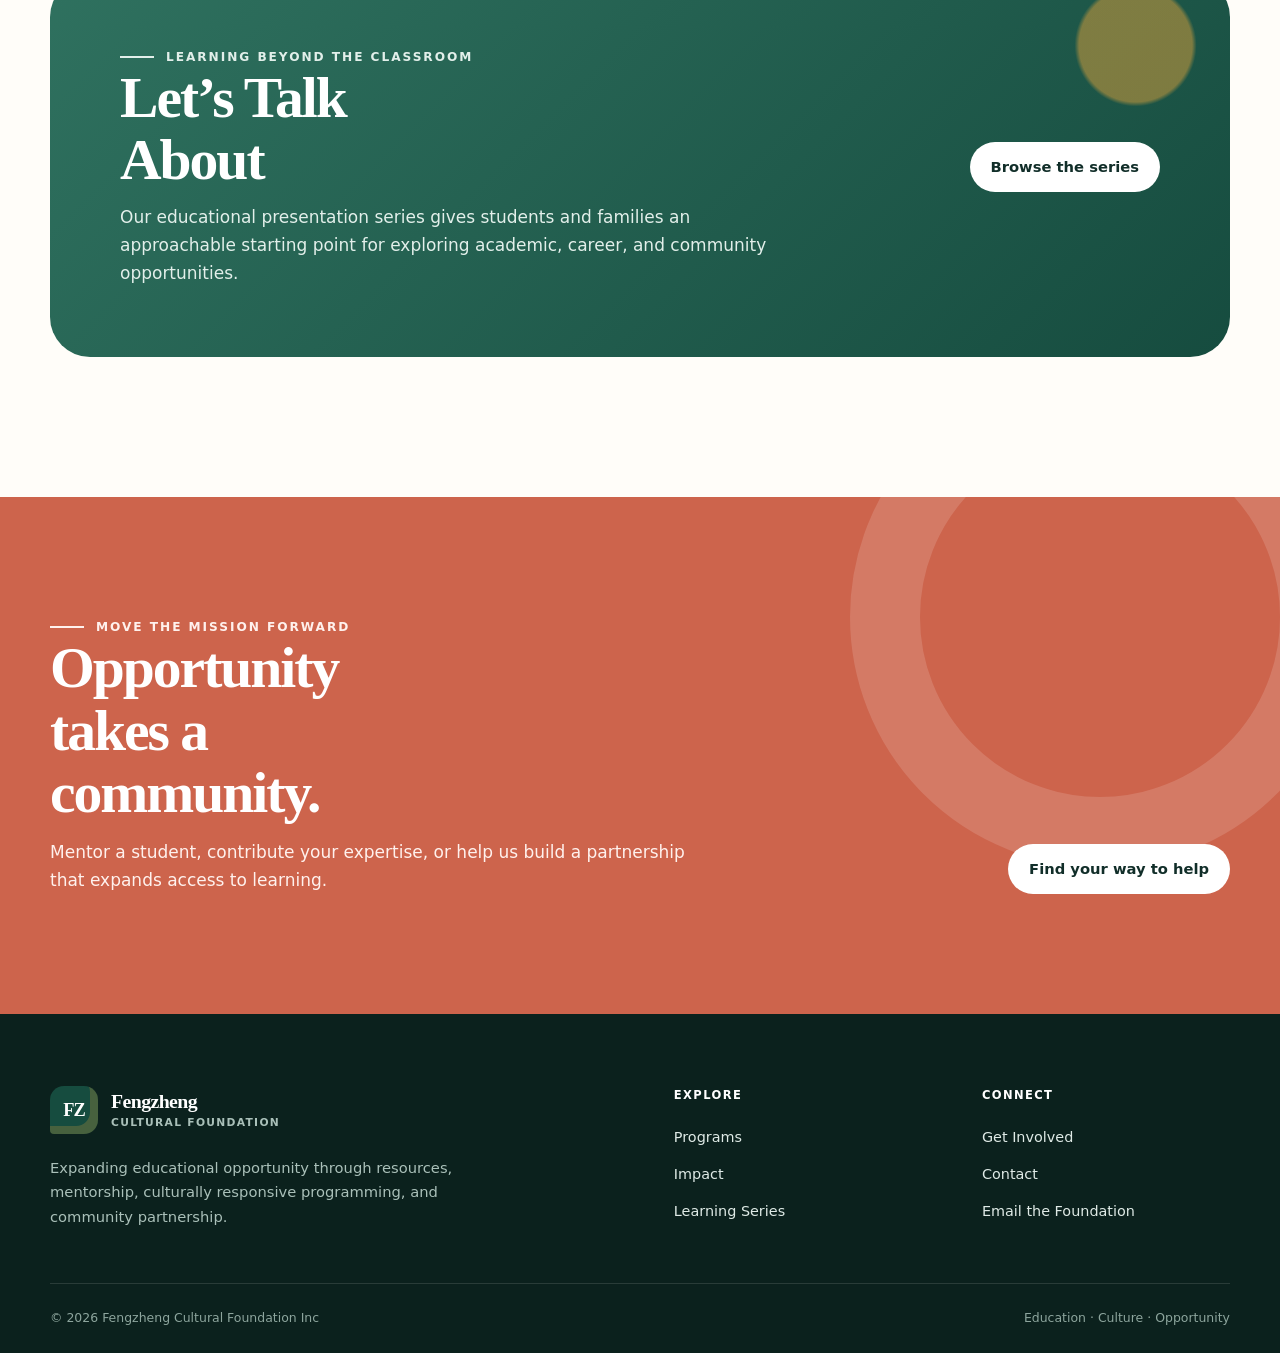
==== commit e3149bff: "Rebuild nonprofit website experience Launch the new responsive, accessible, trust-centered website a" ====
--- a/index.html
+++ b/index.html
@@ -1,65 +1,233 @@
-<!DOCTYPE html>
+<!doctype html>
 <html lang="en">
 <head>
-  <meta charset="UTF-8">
-  <meta name="viewport" content="width=device-width, initial-scale=1.0">
-  <title>Fengzheng Cultural Foundation Inc</title>
+  <meta charset="utf-8">
+  <meta name="viewport" content="width=device-width, initial-scale=1">
+  <meta name="description" content="Fengzheng Cultural Foundation expands educational opportunity through mentorship, culturally responsive programs, scholarships, and community learning resources.">
+  <meta name="theme-color" content="#164c3f">
+  <meta property="og:type" content="website">
+  <meta property="og:url" content="https://fengzheng.org/">
+  <meta property="og:title" content="Fengzheng Cultural Foundation">
+  <meta property="og:description" content="Education opens doors. Community keeps them open.">
+  <meta property="og:image" content="https://fengzheng.org/images/og-fengzheng.png">
+  <meta property="og:image:alt" content="Fengzheng Cultural Foundation — Education opens doors. Community keeps them open.">
+  <meta name="twitter:card" content="summary_large_image">
+  <meta name="twitter:title" content="Fengzheng Cultural Foundation">
+  <meta name="twitter:description" content="Education opens doors. Community keeps them open.">
+  <meta name="twitter:image" content="https://fengzheng.org/images/og-fengzheng.png">
+  <link rel="canonical" href="https://fengzheng.org/">
   <link rel="stylesheet" href="styles.css">
+  <title>Fengzheng Cultural Foundation | Education, Culture & Opportunity</title>
+  <script type="application/ld+json">
+    {
+      "@context": "https://schema.org",
+      "@type": "Organization",
+      "name": "Fengzheng Cultural Foundation Inc",
+      "url": "https://fengzheng.org/",
+      "email": "admin@fengzheng.org",
+      "description": "An educational foundation expanding access through mentorship, culturally responsive programs, scholarships, and community learning resources."
+    }
+  </script>
+  <script src="script.js" defer></script>
 </head>
-
 <body>
-
-<header>
-  <h1>Fengzheng Cultural Foundation Inc</h1>
-  <p>Expanding Educational Opportunity</p>
-</header>
-
-<nav>
-  <a href="index.html">Home</a>
-  <a href="programs.html">Programs</a>
-  <a href="impact.html">Impact</a>
-  <a href="get-involved.html">Get Involved</a>
-  <a href="lets-talk-about.html">Let's Talk About</a>
-  <a href="contact.html">Contact</a>
-</nav>
-
-<section class="hero">
-  <div class="hero-overlay">
-    <h2>Empowering Underserved Communities Through Education</h2>
+  <a class="skip-link" href="#main-content">Skip to main content</a>
+
+  <div class="announcement">
+    <div class="wrap">
+      <p>Expanding educational opportunity through community</p>
+      <a href="mailto:admin@fengzheng.org">admin@fengzheng.org</a>
+    </div>
   </div>
-</section>
-
-<main class="container">
-  <h2>Our Mission</h2>
-  <p>
-    The Fengzheng Cultural Foundation Inc is dedicated to enhancing educational access by providing resources,
-    mentorship opportunities, and culturally responsive programming. We operate with the understanding that
-    education is not only a pathway to economic mobility, but also a critical foundation for community resilience
-    and long-term societal progress.
-  </p>
-
-  <h2>What We Do</h2>
-  <p>
-    Our organization develops and delivers targeted initiatives that support students and families facing various
-    barriers. These include access to digital learning tools, academic enrichment programming, and culturally
-    informed education models that reflect the lived experiences of the communities we serve.
-  </p>
-
-  <p>
-    We prioritize sustainability and measurable impact, ensuring that our programs not only address immediate
-    needs but also create durable improvements in educational outcomes.
-  </p>
-
-  <p>
-    We collaborate with educators, nonprofit partners, and community stakeholders to identify gaps in educational
-    infrastructure and deploy targeted solutions. Our operational model emphasizes adaptability, accountability,
-    and long-term community engagement.
-  </p>
-</main>
-
-<footer>
-  <p>© 2026 Fengzheng Cultural Foundation Inc</p>
-</footer>
-
+
+  <header class="site-header">
+    <nav class="navbar wrap" aria-label="Main navigation">
+      <a class="brand" href="index.html" aria-label="Fengzheng Cultural Foundation home">
+        <span class="brand-mark" aria-hidden="true">FZ</span>
+        <span class="brand-copy"><strong>Fengzheng</strong><span>Cultural Foundation</span></span>
+      </a>
+      <button class="menu-button" type="button" aria-expanded="false" aria-controls="site-navigation" aria-label="Open navigation" data-menu-button>
+        <span class="menu-lines" aria-hidden="true"></span>
+      </button>
+      <ul class="nav-links" id="site-navigation" data-navigation>
+        <li><a href="index.html" aria-current="page">Home</a></li>
+        <li><a href="programs.html">Programs</a></li>
+        <li><a href="impact.html">Impact</a></li>
+        <li><a href="lets-talk-about.html">Learning Series</a></li>
+        <li><a href="get-involved.html">Get Involved</a></li>
+        <li><a class="nav-cta" href="contact.html">Contact us</a></li>
+      </ul>
+    </nav>
+  </header>
+
+  <main id="main-content">
+    <section class="hero">
+      <div class="hero-grid wrap">
+        <div class="hero-copy">
+          <p class="eyebrow">Education · Culture · Opportunity</p>
+          <h1>Education opens doors. Community keeps them open.</h1>
+          <p>We help students and families move forward through mentorship, culturally responsive learning, scholarships, and practical resources built around real community needs.</p>
+          <div class="hero-actions">
+            <a class="button button-primary" href="programs.html">Explore our programs <span aria-hidden="true">→</span></a>
+            <a class="button button-secondary" href="get-involved.html">Build opportunity with us</a>
+          </div>
+        </div>
+        <div class="hero-visual" aria-label="Students learning together in a community setting">
+          <span class="hero-shape" aria-hidden="true"></span>
+          <div class="hero-photo">
+            <img src="images/community.jpg" width="800" height="450" alt="Students participating in a community learning activity">
+          </div>
+          <div class="hero-note">Learning is strongest when people feel seen, supported, and connected.</div>
+        </div>
+      </div>
+    </section>
+
+    <section class="proof-bar" aria-label="Our approach">
+      <div class="proof-grid wrap">
+        <div class="proof-item"><span class="proof-number" aria-hidden="true">01</span><span>Focused on access to education</span></div>
+        <div class="proof-item"><span class="proof-number" aria-hidden="true">02</span><span>Responsive to culture and lived experience</span></div>
+        <div class="proof-item"><span class="proof-number" aria-hidden="true">03</span><span>Strengthened through community partnership</span></div>
+      </div>
+    </section>
+
+    <section class="section">
+      <div class="mission-grid wrap reveal">
+        <div>
+          <p class="eyebrow">Our mission</p>
+          <p class="mission-statement">We expand access to learning—and the confidence to pursue it.</p>
+        </div>
+        <div class="mission-copy">
+          <p>Fengzheng Cultural Foundation works to make educational opportunity more reachable for students and families facing barriers.</p>
+          <p>We bring together practical resources, mentorship, academic enrichment, and culturally informed learning. Our goal is not only to meet an immediate need, but to help create durable pathways to education, belonging, and long-term growth.</p>
+          <a class="text-link" href="impact.html">See how we approach impact</a>
+        </div>
+      </div>
+    </section>
+
+    <section class="section section-cream">
+      <div class="wrap">
+        <div class="section-heading reveal">
+          <div>
+            <p class="eyebrow">What we do</p>
+            <h2>Three paths to greater opportunity.</h2>
+          </div>
+          <p>Our programs combine direct student support with culturally grounded learning and financial assistance.</p>
+        </div>
+        <div class="cards">
+          <article class="card reveal">
+            <span class="card-number">01</span>
+            <h3>Mentorship Network</h3>
+            <p>Guidance from volunteer tutors and professionals helps students navigate academic choices, career planning, and personal growth.</p>
+            <a class="text-link" href="programs.html#mentorship">Explore mentorship</a>
+          </article>
+          <article class="card reveal">
+            <span class="card-number">02</span>
+            <h3>Cultural Education Workshops</h3>
+            <p>Interactive learning pairs academic skill-building with cultural awareness, identity, and critical thinking.</p>
+            <a class="text-link" href="programs.html#workshops">Explore workshops</a>
+          </article>
+          <article class="card reveal">
+            <span class="card-number">03</span>
+            <h3>Feng Wantao Scholarship</h3>
+            <p>Merit-based financial assistance supports students with demonstrated need as they continue their education.</p>
+            <a class="text-link" href="programs.html#scholarship">View scholarship details</a>
+          </article>
+        </div>
+      </div>
+    </section>
+
+    <section class="section section-dark">
+      <div class="impact-grid wrap">
+        <div class="reveal">
+          <div class="impact-number">500+</div>
+          <p class="impact-label">students supported through resources and program participation</p>
+        </div>
+        <div class="impact-copy reveal">
+          <p class="eyebrow">Impact with intention</p>
+          <h2>Support that grows with the community.</h2>
+          <p>We use participant feedback and outcome tracking to refine programs, identify gaps, and direct resources where they can matter most.</p>
+          <ul class="impact-points">
+            <li>Direct educational resources</li>
+            <li>Program participation</li>
+            <li>Feedback-informed design</li>
+            <li>Long-term community focus</li>
+          </ul>
+          <a class="text-link" href="impact.html">Read about our impact</a>
+        </div>
+      </div>
+    </section>
+
+    <section class="section section-cream">
+      <div class="feature wrap reveal">
+        <div class="feature-image">
+          <img src="images/education.jpg" width="2592" height="1936" alt="A student engaging with educational material">
+        </div>
+        <div class="feature-copy">
+          <p class="eyebrow">A legacy of teaching</p>
+          <h2>The Feng Wantao Scholarship</h2>
+          <p>Named in memory of an educator who spent more than 30 years teaching and continued supporting underprivileged children after retirement, the scholarship carries forward a simple conviction: financial circumstances should not close the door on a hardworking student.</p>
+          <div class="feature-meta">
+            <div><strong>Awards</strong><span>Up to five annually</span></div>
+            <div><strong>Individual support</strong><span>$100–$1,000</span></div>
+          </div>
+          <a class="button button-primary" href="programs.html#scholarship">Scholarship information</a>
+        </div>
+      </div>
+    </section>
+
+    <section class="section">
+      <div class="talk-banner wrap reveal">
+        <div>
+          <p class="eyebrow">Learning beyond the classroom</p>
+          <h2>Let’s Talk About</h2>
+          <p>Our educational presentation series gives students and families an approachable starting point for exploring academic, career, and community opportunities.</p>
+        </div>
+        <a class="button button-light" href="lets-talk-about.html">Browse the series</a>
+      </div>
+    </section>
+
+    <section class="cta">
+      <div class="cta-inner wrap reveal">
+        <div>
+          <p class="eyebrow">Move the mission forward</p>
+          <h2>Opportunity takes a community.</h2>
+          <p>Mentor a student, contribute your expertise, or help us build a partnership that expands access to learning.</p>
+        </div>
+        <a class="button button-light" href="get-involved.html">Find your way to help</a>
+      </div>
+    </section>
+  </main>
+
+  <footer class="site-footer">
+    <div class="footer-main wrap">
+      <div>
+        <a class="brand" href="index.html" aria-label="Fengzheng Cultural Foundation home">
+          <span class="brand-mark" aria-hidden="true">FZ</span>
+          <span class="brand-copy"><strong>Fengzheng</strong><span>Cultural Foundation</span></span>
+        </a>
+        <p class="footer-blurb">Expanding educational opportunity through resources, mentorship, culturally responsive programming, and community partnership.</p>
+      </div>
+      <div>
+        <strong class="footer-title">Explore</strong>
+        <ul class="footer-links">
+          <li><a href="programs.html">Programs</a></li>
+          <li><a href="impact.html">Impact</a></li>
+          <li><a href="lets-talk-about.html">Learning Series</a></li>
+        </ul>
+      </div>
+      <div>
+        <strong class="footer-title">Connect</strong>
+        <ul class="footer-links">
+          <li><a href="get-involved.html">Get Involved</a></li>
+          <li><a href="contact.html">Contact</a></li>
+          <li><a href="mailto:admin@fengzheng.org">Email the Foundation</a></li>
+        </ul>
+      </div>
+    </div>
+    <div class="footer-bottom wrap">
+      <span>© <span data-year>2026</span> Fengzheng Cultural Foundation Inc</span>
+      <span>Education · Culture · Opportunity</span>
+    </div>
+  </footer>
 </body>
-</html>+</html>
--- a/styles.css
+++ b/styles.css
@@ -1,157 +1,1414 @@
+:root {
+  --ink: #112e29;
+  --ink-soft: #36524c;
+  --forest: #164c3f;
+  --jade: #2f715f;
+  --jade-light: #dcebe4;
+  --cream: #f5f0e6;
+  --paper: #fffdf9;
+  --gold: #e0a23b;
+  --coral: #cd644c;
+  --line: #d9ded8;
+  --white: #ffffff;
+  --shadow: 0 24px 60px rgba(17, 46, 41, 0.12);
+  --radius-sm: 12px;
+  --radius-md: 24px;
+  --radius-lg: 40px;
+  --max: 1180px;
+}
+
 * {
   box-sizing: border-box;
 }
 
 html {
-  min-height: 100%;
-  overflow-y: auto;
+  scroll-behavior: smooth;
 }
 
 body {
-  min-height: 100vh;
+  margin: 0;
+  color: var(--ink);
+  background: var(--paper);
+  font-family: Inter, ui-sans-serif, system-ui, -apple-system, BlinkMacSystemFont, "Segoe UI", sans-serif;
+  font-size: 17px;
+  line-height: 1.65;
+  text-rendering: optimizeLegibility;
+}
+
+body.menu-open {
+  overflow: hidden;
+}
+
+img,
+iframe {
+  display: block;
+  max-width: 100%;
+}
+
+a {
+  color: var(--forest);
+  text-underline-offset: 0.18em;
+  text-decoration-thickness: 0.08em;
+}
+
+a:hover {
+  color: var(--coral);
+}
+
+button,
+a {
+  -webkit-tap-highlight-color: transparent;
+}
+
+:focus-visible {
+  outline: 3px solid var(--gold);
+  outline-offset: 4px;
+}
+
+h1,
+h2,
+h3,
+p,
+ul {
+  margin-top: 0;
+}
+
+h1,
+h2,
+h3 {
+  font-family: Georgia, "Times New Roman", serif;
+  font-weight: 600;
+  line-height: 1.08;
+  letter-spacing: -0.035em;
+}
+
+h1 {
+  max-width: 13ch;
+  margin-bottom: 24px;
+  font-size: clamp(3rem, 7vw, 6.25rem);
+}
+
+h2 {
+  margin-bottom: 20px;
+  font-size: clamp(2.25rem, 4.5vw, 4.25rem);
+}
+
+h3 {
+  margin-bottom: 14px;
+  font-size: clamp(1.45rem, 2.5vw, 2rem);
+}
+
+p:last-child,
+ul:last-child {
+  margin-bottom: 0;
+}
+
+.skip-link {
+  position: fixed;
+  z-index: 1000;
+  top: 12px;
+  left: 12px;
+  padding: 10px 16px;
+  color: var(--white);
+  background: var(--ink);
+  border-radius: 999px;
+  transform: translateY(-160%);
+  transition: transform 160ms ease;
+}
+
+.skip-link:focus {
+  transform: translateY(0);
+}
+
+.wrap {
+  width: min(calc(100% - 40px), var(--max));
+  margin-inline: auto;
+}
+
+.announcement {
+  color: var(--white);
+  background: var(--ink);
+  font-size: 0.82rem;
+  letter-spacing: 0.03em;
+}
+
+.announcement .wrap {
+  display: flex;
+  align-items: center;
+  justify-content: space-between;
+  gap: 24px;
+  min-height: 38px;
+}
+
+.announcement p {
+  margin: 0;
+}
+
+.announcement a {
+  color: var(--white);
+  font-weight: 700;
+  text-decoration: none;
+}
+
+.site-header {
+  position: sticky;
+  z-index: 100;
+  top: 0;
+  border-bottom: 1px solid rgba(17, 46, 41, 0.12);
+  background: rgba(255, 253, 249, 0.94);
+  backdrop-filter: blur(16px);
+}
+
+.navbar {
+  display: flex;
+  min-height: 92px;
+  align-items: center;
+  justify-content: space-between;
+  gap: 28px;
+}
+
+.brand {
+  display: inline-flex;
+  align-items: center;
+  gap: 13px;
+  color: var(--ink);
+  text-decoration: none;
+}
+
+.brand:hover {
+  color: var(--ink);
+}
+
+.brand-mark {
+  display: grid;
+  width: 48px;
+  height: 48px;
+  place-items: center;
+  color: var(--white);
+  background: var(--forest);
+  border-radius: 14px 14px 14px 4px;
+  box-shadow: inset -8px -8px 0 rgba(224, 162, 59, 0.24);
+  font-family: Georgia, "Times New Roman", serif;
+  font-size: 1.15rem;
+  font-weight: 700;
+  letter-spacing: -0.06em;
+}
+
+.brand-copy {
+  display: grid;
+  line-height: 1.05;
+}
+
+.brand-copy strong {
+  font-family: Georgia, "Times New Roman", serif;
+  font-size: 1.24rem;
+  letter-spacing: -0.03em;
+}
+
+.brand-copy span {
+  margin-top: 5px;
+  color: var(--ink-soft);
+  font-size: 0.67rem;
+  font-weight: 750;
+  letter-spacing: 0.12em;
+  text-transform: uppercase;
+}
+
+.nav-links {
+  display: flex;
+  align-items: center;
+  gap: clamp(18px, 2.2vw, 34px);
   margin: 0;
   padding: 0;
-  font-family: Arial, sans-serif;
-  line-height: 1.6;
-  color: #333;
-  background: #ffffff;
+  list-style: none;
+}
+
+.nav-links a {
+  position: relative;
+  color: var(--ink);
+  font-size: 0.91rem;
+  font-weight: 720;
+  text-decoration: none;
+}
+
+.nav-links a:not(.nav-cta)::after {
+  position: absolute;
+  right: 0;
+  bottom: -8px;
+  left: 0;
+  height: 2px;
+  background: var(--coral);
+  content: "";
+  transform: scaleX(0);
+  transition: transform 180ms ease;
+}
+
+.nav-links a:hover::after,
+.nav-links a[aria-current="page"]::after {
+  transform: scaleX(1);
+}
+
+.nav-cta,
+.button {
+  display: inline-flex;
+  min-height: 50px;
+  align-items: center;
+  justify-content: center;
+  gap: 10px;
+  padding: 12px 20px;
+  border: 1px solid transparent;
+  border-radius: 999px;
+  font-size: 0.92rem;
+  font-weight: 780;
+  line-height: 1.2;
+  text-decoration: none;
+  transition: transform 180ms ease, box-shadow 180ms ease, background-color 180ms ease;
+}
+
+.nav-cta,
+.button-primary {
+  color: var(--white) !important;
+  background: var(--forest);
+  box-shadow: 0 10px 28px rgba(22, 76, 63, 0.18);
+}
+
+.nav-cta:hover,
+.button-primary:hover {
+  color: var(--white);
+  background: var(--ink);
+  box-shadow: 0 14px 34px rgba(17, 46, 41, 0.22);
+  transform: translateY(-2px);
+}
+
+.button-secondary {
+  color: var(--ink);
+  background: transparent;
+  border-color: rgba(17, 46, 41, 0.3);
+}
+
+.button-secondary:hover {
+  color: var(--ink);
+  background: var(--cream);
+  transform: translateY(-2px);
+}
+
+.button-light {
+  color: var(--ink);
+  background: var(--white);
+}
+
+.button-light:hover {
+  color: var(--ink);
+  background: var(--cream);
+  transform: translateY(-2px);
+}
+
+.menu-button {
+  display: none;
+  width: 48px;
+  height: 48px;
+  padding: 0;
+  border: 1px solid rgba(17, 46, 41, 0.2);
+  color: var(--ink);
+  background: transparent;
+  border-radius: 50%;
+  cursor: pointer;
+}
+
+.menu-lines,
+.menu-lines::before,
+.menu-lines::after {
+  display: block;
+  width: 20px;
+  height: 2px;
+  margin: auto;
+  background: currentColor;
+  content: "";
+  transition: transform 180ms ease, opacity 180ms ease;
+}
+
+.menu-lines::before {
+  transform: translateY(-6px);
+}
+
+.menu-lines::after {
+  transform: translateY(4px);
+}
+
+.menu-button[aria-expanded="true"] .menu-lines {
+  background: transparent;
+}
+
+.menu-button[aria-expanded="true"] .menu-lines::before {
+  transform: translateY(1px) rotate(45deg);
+}
+
+.menu-button[aria-expanded="true"] .menu-lines::after {
+  transform: translateY(-1px) rotate(-45deg);
+}
+
+.eyebrow {
+  display: flex;
+  align-items: center;
+  gap: 12px;
+  margin-bottom: 20px;
+  color: var(--coral);
+  font-size: 0.76rem;
+  font-weight: 850;
+  letter-spacing: 0.16em;
+  text-transform: uppercase;
+}
+
+.eyebrow::before {
+  width: 34px;
+  height: 2px;
+  background: currentColor;
+  content: "";
+}
+
+.hero {
+  overflow: hidden;
+  padding: clamp(72px, 10vw, 132px) 0 74px;
+  background:
+    radial-gradient(circle at 8% 18%, rgba(224, 162, 59, 0.14) 0 9%, transparent 9.4%),
+    linear-gradient(120deg, var(--paper) 0 62%, var(--cream) 62% 100%);
+}
+
+.hero-grid {
+  display: grid;
+  grid-template-columns: minmax(0, 1.03fr) minmax(360px, 0.82fr);
+  align-items: center;
+  gap: clamp(54px, 8vw, 112px);
+}
+
+.hero-copy > p:not(.eyebrow) {
+  max-width: 630px;
+  margin-bottom: 34px;
+  color: var(--ink-soft);
+  font-size: clamp(1.08rem, 1.7vw, 1.28rem);
+}
+
+.hero-actions {
+  display: flex;
+  flex-wrap: wrap;
+  gap: 12px;
+}
+
+.hero-visual {
+  position: relative;
+  min-height: 540px;
+}
+
+.hero-photo {
+  position: absolute;
+  inset: 0 0 28px 30px;
+  overflow: hidden;
+  border-radius: 190px 190px 32px 32px;
+  box-shadow: var(--shadow);
+}
+
+.hero-photo::after {
+  position: absolute;
+  inset: 0;
+  background: linear-gradient(180deg, transparent 45%, rgba(17, 46, 41, 0.4));
+  content: "";
+}
+
+.hero-photo img {
+  width: 100%;
+  height: 100%;
+  object-fit: cover;
+}
+
+.hero-note {
+  position: absolute;
+  z-index: 2;
+  right: -14px;
+  bottom: 0;
+  width: min(290px, 76%);
+  padding: 22px 25px;
+  color: var(--white);
+  background: var(--forest);
+  border-radius: 22px 22px 4px 22px;
+  box-shadow: 0 18px 45px rgba(17, 46, 41, 0.24);
+  font-family: Georgia, "Times New Roman", serif;
+  font-size: 1.22rem;
+  line-height: 1.3;
+}
+
+.hero-shape {
+  position: absolute;
+  top: -28px;
+  right: -48px;
+  width: 160px;
+  height: 160px;
+  border: 30px solid var(--gold);
+  border-radius: 50%;
+  opacity: 0.32;
+}
+
+.proof-bar {
+  border-top: 1px solid var(--line);
+  border-bottom: 1px solid var(--line);
+  background: var(--white);
+}
+
+.proof-grid {
+  display: grid;
+  grid-template-columns: repeat(3, 1fr);
+}
+
+.proof-item {
+  display: flex;
+  min-height: 96px;
+  align-items: center;
+  gap: 16px;
+  padding: 18px 32px;
+  color: var(--ink-soft);
+  font-size: 0.9rem;
+  font-weight: 700;
+  line-height: 1.35;
+}
+
+.proof-item + .proof-item {
+  border-left: 1px solid var(--line);
+}
+
+.proof-number {
+  font-family: Georgia, "Times New Roman", serif;
+  color: var(--forest);
+  font-size: 1.55rem;
+}
+
+.section {
+  padding: clamp(82px, 11vw, 140px) 0;
+}
+
+.section-cream {
+  background: var(--cream);
+}
+
+.section-dark {
+  color: var(--white);
+  background: var(--ink);
+}
+
+.section-dark h2,
+.section-dark h3,
+.section-dark a {
+  color: var(--white);
+}
+
+.section-dark .eyebrow {
+  color: #f4bf65;
+}
+
+.section-heading {
+  display: grid;
+  grid-template-columns: minmax(0, 1.2fr) minmax(280px, 0.72fr);
+  align-items: end;
+  gap: 48px;
+  margin-bottom: clamp(48px, 7vw, 78px);
+}
+
+.section-heading h2 {
+  max-width: 13ch;
+  margin-bottom: 0;
+}
+
+.section-heading > p {
+  margin: 0 0 5px;
+  color: var(--ink-soft);
+}
+
+.section-dark .section-heading > p {
+  color: #c7d6d1;
+}
+
+.mission-grid {
+  display: grid;
+  grid-template-columns: minmax(0, 0.88fr) minmax(0, 1.12fr);
+  gap: clamp(54px, 9vw, 120px);
+}
+
+.mission-statement {
+  max-width: 16ch;
+  margin: 0;
+  font-family: Georgia, "Times New Roman", serif;
+  font-size: clamp(2.1rem, 4vw, 4rem);
+  line-height: 1.12;
+  letter-spacing: -0.035em;
+}
+
+.mission-copy {
+  max-width: 660px;
+  color: var(--ink-soft);
+  font-size: 1.04rem;
+}
+
+.mission-copy p:first-child {
+  color: var(--ink);
+  font-size: 1.25rem;
+}
+
+.text-link {
+  display: inline-flex;
+  align-items: center;
+  gap: 8px;
+  margin-top: 14px;
+  font-weight: 800;
+  text-decoration: none;
+}
+
+.text-link::after {
+  content: "→";
+  transition: transform 160ms ease;
+}
+
+.text-link:hover::after {
+  transform: translateX(5px);
+}
+
+.cards {
+  display: grid;
+  grid-template-columns: repeat(3, 1fr);
+  gap: 22px;
+}
+
+.card {
+  position: relative;
+  min-height: 350px;
+  padding: 32px;
+  overflow: hidden;
+  border: 1px solid var(--line);
+  background: var(--white);
+  border-radius: var(--radius-md);
+  transition: transform 180ms ease, box-shadow 180ms ease;
+}
+
+.card:hover {
+  box-shadow: var(--shadow);
+  transform: translateY(-6px);
+}
+
+.card-number {
+  display: grid;
+  width: 52px;
+  height: 52px;
+  margin-bottom: 48px;
+  place-items: center;
+  color: var(--forest);
+  background: var(--jade-light);
+  border-radius: 16px;
+  font-family: Georgia, "Times New Roman", serif;
+  font-size: 1.2rem;
+  font-weight: 700;
+}
+
+.card p {
+  color: var(--ink-soft);
+}
+
+.card .text-link {
+  position: absolute;
+  bottom: 30px;
+  left: 32px;
+}
+
+.impact-grid {
+  display: grid;
+  grid-template-columns: minmax(0, 0.9fr) minmax(0, 1.1fr);
+  align-items: center;
+  gap: clamp(52px, 9vw, 110px);
+}
+
+.impact-number {
+  margin-bottom: 10px;
+  color: #f4bf65;
+  font-family: Georgia, "Times New Roman", serif;
+  font-size: clamp(6rem, 14vw, 12rem);
+  font-weight: 600;
+  line-height: 0.8;
+  letter-spacing: -0.08em;
+}
+
+.impact-label {
+  max-width: 14ch;
+  font-size: 1.2rem;
+  font-weight: 800;
+  line-height: 1.35;
+}
+
+.impact-copy h2 {
+  max-width: 12ch;
+}
+
+.impact-copy > p {
+  max-width: 600px;
+  color: #c7d6d1;
+}
+
+.impact-points {
+  display: grid;
+  grid-template-columns: repeat(2, 1fr);
+  gap: 12px;
+  margin: 30px 0 0;
+  padding: 0;
+  list-style: none;
+}
+
+.impact-points li {
+  padding: 16px 18px;
+  border: 1px solid rgba(255, 255, 255, 0.15);
+  border-radius: var(--radius-sm);
+  color: #e7efec;
+  font-size: 0.9rem;
+  font-weight: 700;
+}
+
+.feature {
+  display: grid;
+  grid-template-columns: minmax(0, 1fr) minmax(0, 0.95fr);
+  align-items: stretch;
+  overflow: hidden;
+  background: var(--white);
+  border-radius: var(--radius-lg);
+  box-shadow: var(--shadow);
+}
+
+.feature-image {
+  min-height: 560px;
+}
+
+.feature-image img {
+  width: 100%;
+  height: 100%;
+  object-fit: cover;
+}
+
+.feature-copy {
   display: flex;
   flex-direction: column;
-}
-
-header {
-  background: #1f3a5f;
-  color: white;
-  padding: 22px 20px 18px;
-  text-align: center;
-}
-
-header h1 {
-  color: white;
-  margin: 0 0 6px;
-  font-size: 30px;
-}
-
-header p {
+  align-items: flex-start;
+  justify-content: center;
+  padding: clamp(44px, 7vw, 82px);
+}
+
+.feature-copy h2 {
+  max-width: 9ch;
+}
+
+.feature-copy p {
+  color: var(--ink-soft);
+}
+
+.feature-meta {
+  display: grid;
+  width: 100%;
+  grid-template-columns: repeat(2, 1fr);
+  gap: 20px;
+  margin: 28px 0 34px;
+  padding-top: 26px;
+  border-top: 1px solid var(--line);
+}
+
+.feature-meta strong,
+.feature-meta span {
+  display: block;
+}
+
+.feature-meta strong {
+  color: var(--ink-soft);
+  font-size: 0.72rem;
+  letter-spacing: 0.1em;
+  text-transform: uppercase;
+}
+
+.feature-meta span {
+  margin-top: 5px;
+  font-family: Georgia, "Times New Roman", serif;
+  font-size: 1.2rem;
+  font-weight: 600;
+}
+
+.talk-banner {
+  display: grid;
+  grid-template-columns: minmax(0, 1fr) auto;
+  align-items: center;
+  gap: 50px;
+  padding: clamp(42px, 6vw, 70px);
+  color: var(--white);
+  background:
+    radial-gradient(circle at 92% 18%, rgba(224, 162, 59, 0.5) 0 5%, transparent 5.4%),
+    linear-gradient(135deg, var(--jade), var(--forest));
+  border-radius: var(--radius-lg);
+}
+
+.talk-banner h2 {
+  max-width: 12ch;
+  margin-bottom: 12px;
+  color: var(--white);
+}
+
+.talk-banner p {
+  max-width: 660px;
+  margin-bottom: 0;
+  color: #e2efea;
+}
+
+.cta {
+  position: relative;
+  overflow: hidden;
+  padding: clamp(78px, 10vw, 120px) 0;
+  color: var(--white);
+  background: var(--coral);
+}
+
+.cta::after {
+  position: absolute;
+  top: -130px;
+  right: -70px;
+  width: 360px;
+  height: 360px;
+  border: 70px solid rgba(255, 255, 255, 0.14);
+  border-radius: 50%;
+  content: "";
+}
+
+.cta-inner {
+  position: relative;
+  z-index: 1;
+  display: grid;
+  grid-template-columns: minmax(0, 1fr) auto;
+  align-items: end;
+  gap: 40px;
+}
+
+.cta h2 {
+  max-width: 13ch;
+  margin-bottom: 14px;
+  color: var(--white);
+}
+
+.cta p {
+  max-width: 660px;
   margin: 0;
-  font-size: 14px;
-}
-
-nav {
-  background: #2c5282;
-  padding: 12px 20px;
-  text-align: center;
-}
-
-nav a {
-  color: white;
-  margin: 0 15px;
-  text-decoration: none;
-  font-weight: bold;
-  font-size: 14px;
-}
-
-nav a:hover {
-  text-decoration: underline;
-}
-
-.hero {
-  min-height: 360px;
-  background:
-    linear-gradient(rgba(0, 0, 0, 0.45), rgba(0, 0, 0, 0.45)),
-    url("images/community.jpg") center 25% / cover no-repeat;
+  color: #fff1ed;
+}
+
+.page-hero {
+  position: relative;
+  overflow: hidden;
+  padding: clamp(74px, 10vw, 128px) 0;
+  background: var(--cream);
+}
+
+.page-hero::after {
+  position: absolute;
+  right: -60px;
+  bottom: -140px;
+  width: 380px;
+  height: 380px;
+  border: 72px solid rgba(47, 113, 95, 0.12);
+  border-radius: 50%;
+  content: "";
+}
+
+.page-hero h1 {
+  max-width: 15ch;
+}
+
+.page-hero p:not(.eyebrow) {
+  max-width: 720px;
+  margin-bottom: 0;
+  color: var(--ink-soft);
+  font-size: clamp(1.08rem, 1.8vw, 1.3rem);
+}
+
+.program-list {
+  display: grid;
+  gap: 26px;
+}
+
+.program-row {
+  display: grid;
+  grid-template-columns: 0.48fr 1.3fr 0.8fr;
+  gap: 42px;
+  padding: 42px;
+  border: 1px solid var(--line);
+  background: var(--white);
+  border-radius: var(--radius-md);
+}
+
+.program-row .card-number {
+  margin: 0;
+}
+
+.program-row h2 {
+  margin-bottom: 15px;
+  font-size: clamp(1.8rem, 3vw, 2.7rem);
+}
+
+.program-row p,
+.program-row li {
+  color: var(--ink-soft);
+}
+
+.program-row ul {
+  margin-bottom: 0;
+  padding-left: 20px;
+}
+
+.program-aside {
+  padding-left: 30px;
+  border-left: 1px solid var(--line);
+}
+
+.program-aside strong {
+  display: block;
+  margin-bottom: 8px;
+  color: var(--coral);
+  font-size: 0.72rem;
+  letter-spacing: 0.12em;
+  text-transform: uppercase;
+}
+
+.legacy-grid {
+  display: grid;
+  grid-template-columns: minmax(0, 0.9fr) minmax(0, 1.1fr);
+  gap: clamp(50px, 9vw, 110px);
+}
+
+.legacy-quote {
+  padding: 38px;
+  color: var(--white);
+  background: var(--forest);
+  border-radius: var(--radius-md) var(--radius-md) 4px var(--radius-md);
+}
+
+.legacy-quote p {
+  margin: 0;
+  font-family: Georgia, "Times New Roman", serif;
+  font-size: clamp(1.6rem, 3vw, 2.5rem);
+  line-height: 1.25;
+}
+
+.details-grid {
+  display: grid;
+  grid-template-columns: repeat(2, 1fr);
+  gap: 18px;
+  margin: 30px 0;
+}
+
+.detail {
+  padding: 22px;
+  background: var(--cream);
+  border-radius: var(--radius-sm);
+}
+
+.detail strong,
+.detail span {
+  display: block;
+}
+
+.detail strong {
+  color: var(--ink-soft);
+  font-size: 0.7rem;
+  letter-spacing: 0.1em;
+  text-transform: uppercase;
+}
+
+.detail span {
+  margin-top: 5px;
+  font-family: Georgia, "Times New Roman", serif;
+  font-size: 1.25rem;
+  font-weight: 600;
+}
+
+.measure-grid,
+.involve-grid,
+.contact-grid {
+  display: grid;
+  grid-template-columns: repeat(3, 1fr);
+  gap: 22px;
+}
+
+.measure,
+.involve-card,
+.contact-card {
+  padding: 32px;
+  border: 1px solid var(--line);
+  background: var(--white);
+  border-radius: var(--radius-md);
+}
+
+.measure strong,
+.involve-card .card-number {
+  display: block;
+  margin-bottom: 28px;
+}
+
+.measure strong {
+  color: var(--coral);
+  font-size: 0.73rem;
+  letter-spacing: 0.12em;
+  text-transform: uppercase;
+}
+
+.measure p,
+.involve-card p,
+.contact-card p {
+  color: var(--ink-soft);
+}
+
+.involve-card {
+  min-height: 330px;
+}
+
+.involve-card .card-number {
+  display: grid;
+}
+
+.callout {
+  padding: clamp(38px, 6vw, 64px);
+  color: var(--white);
+  background: var(--forest);
+  border-radius: var(--radius-lg);
+}
+
+.callout h2 {
+  max-width: 13ch;
+  color: var(--white);
+}
+
+.callout p {
+  max-width: 700px;
+  color: #dcebe4;
+}
+
+.resource-card {
+  display: grid;
+  grid-template-columns: minmax(0, 1fr) auto;
+  align-items: center;
+  gap: 40px;
+  padding: clamp(36px, 6vw, 64px);
+  border: 1px solid var(--line);
+  background: var(--white);
+  border-radius: var(--radius-md);
+  box-shadow: 0 16px 45px rgba(17, 46, 41, 0.08);
+}
+
+.resource-card h2 {
+  margin-bottom: 12px;
+  font-size: clamp(2rem, 4vw, 3.4rem);
+}
+
+.resource-card p {
+  max-width: 660px;
+  margin-bottom: 0;
+  color: var(--ink-soft);
+}
+
+.breadcrumb {
+  margin-bottom: 26px;
+  font-size: 0.9rem;
+  font-weight: 780;
+}
+
+.presentation-shell {
+  overflow: hidden;
+  border: 1px solid var(--line);
+  background: #eef2ef;
+  border-radius: var(--radius-md);
+  box-shadow: var(--shadow);
+}
+
+.presentation-shell iframe {
+  width: 100%;
+  min-height: min(70vh, 720px);
+  border: 0;
+}
+
+.presentation-note {
   display: flex;
   align-items: center;
-  justify-content: center;
-  padding: 45px 20px;
-  text-align: center;
-  color: white;
-}
-
-.hero {
-  font-size: clamp(32px, 4vw, 52px);
-  line-height: 1.15;
-  font-weight: bold;
-  text-shadow: 2px 2px 8px rgba(0, 0, 0, 0.7);
-}
-
-.hero h1,
-.hero h2 {
-  color: white;
-  max-width: 1000px;
+  justify-content: space-between;
+  gap: 24px;
+  padding: 18px 22px;
+  background: var(--white);
+  font-size: 0.88rem;
+}
+
+.contact-card h2 {
+  margin-bottom: 8px;
+  font-size: 1.7rem;
+}
+
+.contact-card .role {
+  margin-bottom: 22px;
+  color: var(--coral);
+  font-size: 0.76rem;
+  font-weight: 820;
+  letter-spacing: 0.1em;
+  text-transform: uppercase;
+}
+
+.contact-card a {
+  overflow-wrap: anywhere;
+  font-weight: 780;
+}
+
+.contact-card.general {
+  color: var(--white);
+  background: var(--forest);
+  border-color: var(--forest);
+}
+
+.contact-card.general h2,
+.contact-card.general a {
+  color: var(--white);
+}
+
+.contact-card.general p {
+  color: #dcebe4;
+}
+
+.site-footer {
+  color: #dfeae6;
+  background: #0b211d;
+}
+
+.footer-main {
+  display: grid;
+  grid-template-columns: minmax(250px, 1.25fr) repeat(2, minmax(150px, 0.55fr));
+  gap: 60px;
+  padding: 72px 0 54px;
+}
+
+.site-footer .brand {
+  color: var(--white);
+}
+
+.site-footer .brand-copy span {
+  color: #aac0b9;
+}
+
+.footer-blurb {
+  max-width: 450px;
+  margin-top: 22px;
+  color: #aac0b9;
+  font-size: 0.92rem;
+}
+
+.footer-title {
+  display: block;
+  margin-bottom: 17px;
+  color: var(--white);
+  font-size: 0.72rem;
+  letter-spacing: 0.12em;
+  text-transform: uppercase;
+}
+
+.footer-links {
   margin: 0;
-  font-size: clamp(32px, 4vw, 52px);
-  line-height: 1.15;
-}
-
-.container {
-  width: min(850px, 90%);
-  margin: 0 auto;
-  padding: 42px 0 48px;
-  flex: 1;
-}
-
-h1,
-h2 {
-  color: #1f3a5f;
-}
-
-h2 {
-  margin-top: 0;
-  margin-bottom: 12px;
-  font-size: 24px;
-}
-
-p {
-  margin-top: 0;
-  margin-bottom: 20px;
-  font-size: 16px;
-}
-
-img {
-  width: 100%;
-  border-radius: 8px;
-  margin: 20px 0;
-  display: block;
-}
-
-footer {
-  background: #1f3a5f;
-  color: white;
-  text-align: center;
-  padding: 18px 20px;
-  margin-top: auto;
-}
-
-footer p {
-  margin: 0;
-  font-size: 14px;
-}
-.button-link {
-  display: inline-block;
-  background: #2c5282;
-  color: white;
-  padding: 12px 18px;
-  border-radius: 6px;
+  padding: 0;
+  list-style: none;
+}
+
+.footer-links li + li {
+  margin-top: 9px;
+}
+
+.footer-links a {
+  color: #dfeae6;
+  font-size: 0.9rem;
   text-decoration: none;
-  font-weight: bold;
-}
-
-.button-link:hover {
-  background: #1f3a5f;
-  text-decoration: none;
-}
-.presentation-box {
-  width: 100%;
-  margin: 25px 0;
-  border: 1px solid #ddd;
-  border-radius: 8px;
-  overflow: hidden;
-  background: #f7f7f7;
-}
-
-.presentation-box iframe {
-  display: block;
-  width: 100%;
-  min-height: 520px;
-}
+}
+
+.footer-links a:hover {
+  color: #f4bf65;
+}
+
+.footer-bottom {
+  display: flex;
+  min-height: 70px;
+  align-items: center;
+  justify-content: space-between;
+  gap: 20px;
+  border-top: 1px solid rgba(255, 255, 255, 0.12);
+  color: #8da59d;
+  font-size: 0.78rem;
+}
+
+.reveal {
+  opacity: 0;
+  transform: translateY(18px);
+  transition: opacity 600ms ease, transform 600ms ease;
+}
+
+.reveal.is-visible {
+  opacity: 1;
+  transform: none;
+}
+
+@media (max-width: 980px) {
+  .menu-button {
+    display: grid;
+    place-items: center;
+  }
+
+  .nav-links {
+    position: fixed;
+    z-index: 95;
+    top: 130px;
+    right: 0;
+    bottom: 0;
+    left: 0;
+    display: flex;
+    visibility: hidden;
+    flex-direction: column;
+    align-items: stretch;
+    gap: 0;
+    padding: 36px 24px;
+    opacity: 0;
+    background: var(--paper);
+    transform: translateY(-12px);
+    transition: opacity 180ms ease, transform 180ms ease, visibility 180ms ease;
+  }
+
+  .nav-links.is-open {
+    visibility: visible;
+    opacity: 1;
+    transform: none;
+  }
+
+  .nav-links li {
+    border-bottom: 1px solid var(--line);
+  }
+
+  .nav-links a {
+    display: block;
+    padding: 17px 6px;
+    font-family: Georgia, "Times New Roman", serif;
+    font-size: 1.5rem;
+  }
+
+  .nav-links .nav-cta {
+    display: inline-flex;
+    margin-top: 26px;
+    padding: 14px 24px;
+    font-family: Inter, ui-sans-serif, system-ui, sans-serif;
+    font-size: 0.95rem;
+  }
+
+  .hero-grid,
+  .mission-grid,
+  .impact-grid,
+  .legacy-grid {
+    grid-template-columns: 1fr;
+  }
+
+  .hero-grid {
+    gap: 70px;
+  }
+
+  .hero-visual {
+    width: min(100%, 620px);
+    min-height: 520px;
+    margin-inline: auto;
+  }
+
+  .cards,
+  .measure-grid,
+  .involve-grid,
+  .contact-grid {
+    grid-template-columns: repeat(2, 1fr);
+  }
+
+  .cards .card:last-child,
+  .contact-grid .contact-card:last-child {
+    grid-column: 1 / -1;
+  }
+
+  .feature {
+    grid-template-columns: 1fr;
+  }
+
+  .feature-image {
+    min-height: 440px;
+  }
+
+  .program-row {
+    grid-template-columns: 70px 1fr;
+  }
+
+  .program-aside {
+    grid-column: 2;
+    padding: 22px 0 0;
+    border-top: 1px solid var(--line);
+    border-left: 0;
+  }
+}
+
+@media (max-width: 720px) {
+  body {
+    font-size: 16px;
+  }
+
+  .wrap {
+    width: min(calc(100% - 28px), var(--max));
+  }
+
+  .announcement .wrap {
+    min-height: 36px;
+    justify-content: center;
+  }
+
+  .announcement p:first-child {
+    display: none;
+  }
+
+  .navbar {
+    min-height: 78px;
+  }
+
+  .brand-mark {
+    width: 42px;
+    height: 42px;
+  }
+
+  .brand-copy strong {
+    font-size: 1.04rem;
+  }
+
+  .brand-copy span {
+    font-size: 0.58rem;
+  }
+
+  .nav-links {
+    top: 114px;
+  }
+
+  .hero {
+    padding-top: 70px;
+    background: var(--paper);
+  }
+
+  .hero-grid {
+    grid-template-columns: 1fr;
+  }
+
+  .hero-visual {
+    min-height: 430px;
+  }
+
+  .hero-photo {
+    right: 12px;
+    left: 12px;
+    border-radius: 140px 140px 24px 24px;
+  }
+
+  .hero-note {
+    right: 0;
+    font-size: 1.05rem;
+  }
+
+  .proof-grid,
+  .section-heading,
+  .cards,
+  .impact-points,
+  .details-grid,
+  .measure-grid,
+  .involve-grid,
+  .contact-grid,
+  .talk-banner,
+  .cta-inner,
+  .resource-card,
+  .footer-main {
+    grid-template-columns: 1fr;
+  }
+
+  .proof-item {
+    min-height: 76px;
+    padding: 15px 4px;
+  }
+
+  .proof-item + .proof-item {
+    border-top: 1px solid var(--line);
+    border-left: 0;
+  }
+
+  .section-heading {
+    gap: 20px;
+  }
+
+  .cards .card:last-child,
+  .contact-grid .contact-card:last-child {
+    grid-column: auto;
+  }
+
+  .card {
+    min-height: 320px;
+  }
+
+  .feature {
+    border-radius: var(--radius-md);
+  }
+
+  .feature-image {
+    min-height: 340px;
+  }
+
+  .talk-banner,
+  .resource-card {
+    gap: 26px;
+  }
+
+  .program-row {
+    grid-template-columns: 1fr;
+    gap: 24px;
+    padding: 30px;
+  }
+
+  .program-aside {
+    grid-column: auto;
+  }
+
+  .presentation-note {
+    align-items: flex-start;
+    flex-direction: column;
+  }
+
+  .presentation-shell iframe {
+    min-height: 420px;
+  }
+
+  .footer-main {
+    gap: 38px;
+  }
+
+  .footer-bottom {
+    align-items: flex-start;
+    flex-direction: column;
+    justify-content: center;
+    padding: 20px 0;
+  }
+}
+
+@media (prefers-reduced-motion: reduce) {
+  html {
+    scroll-behavior: auto;
+  }
+
+  *,
+  *::before,
+  *::after {
+    scroll-behavior: auto !important;
+    transition-duration: 0.01ms !important;
+  }
+
+  .reveal {
+    opacity: 1;
+    transform: none;
+  }
+}
